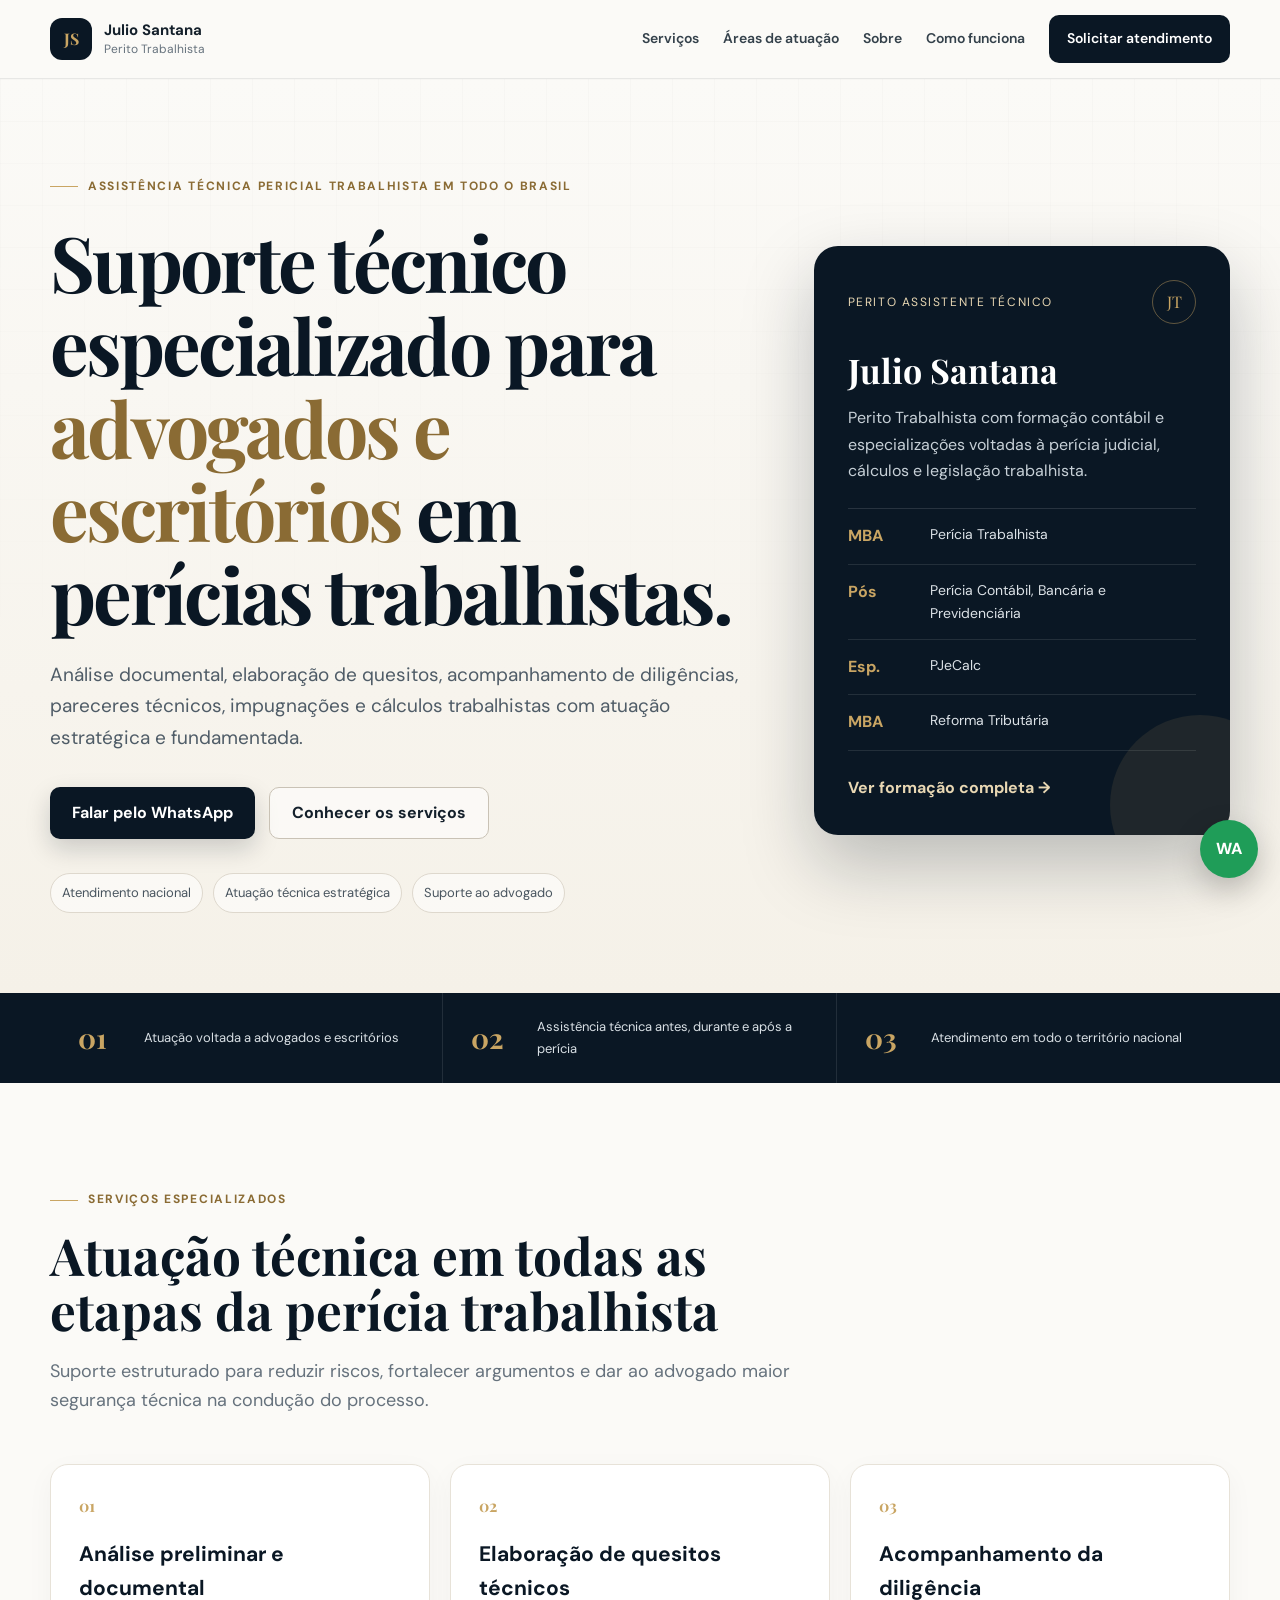
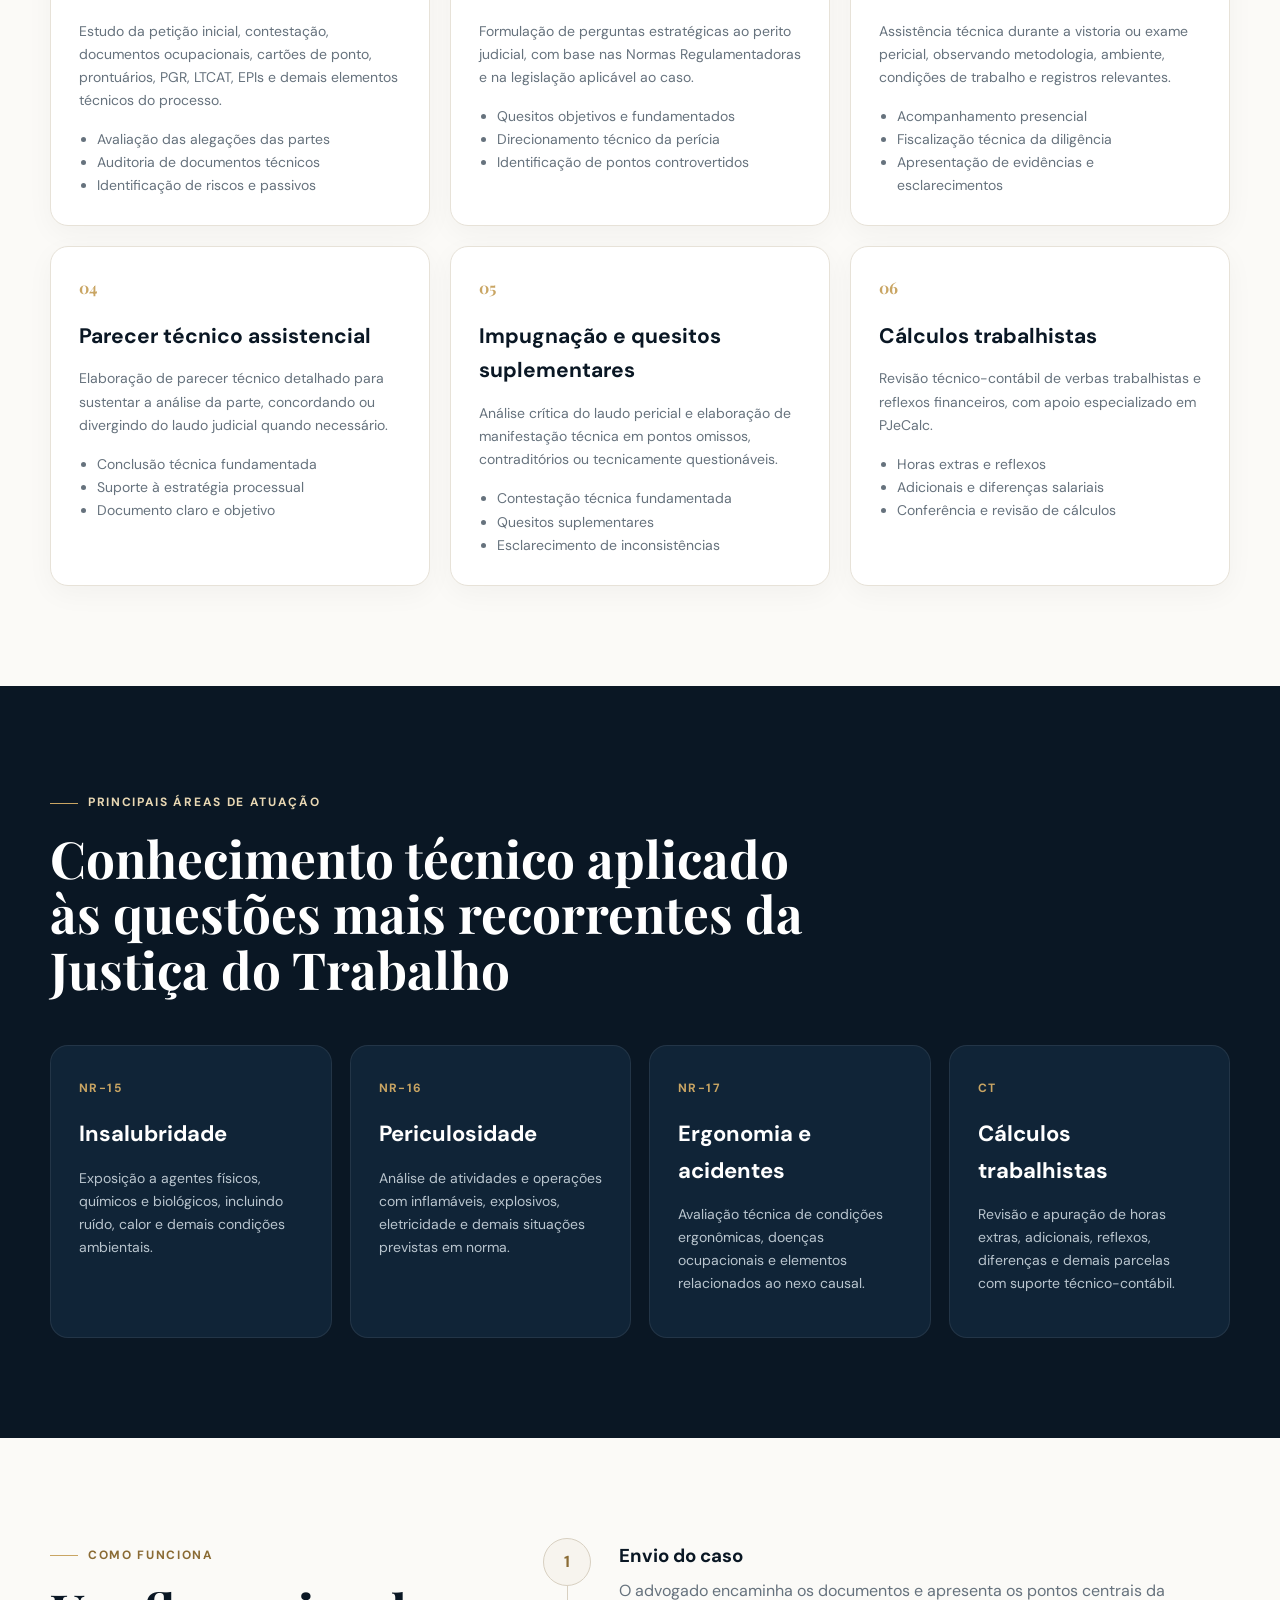
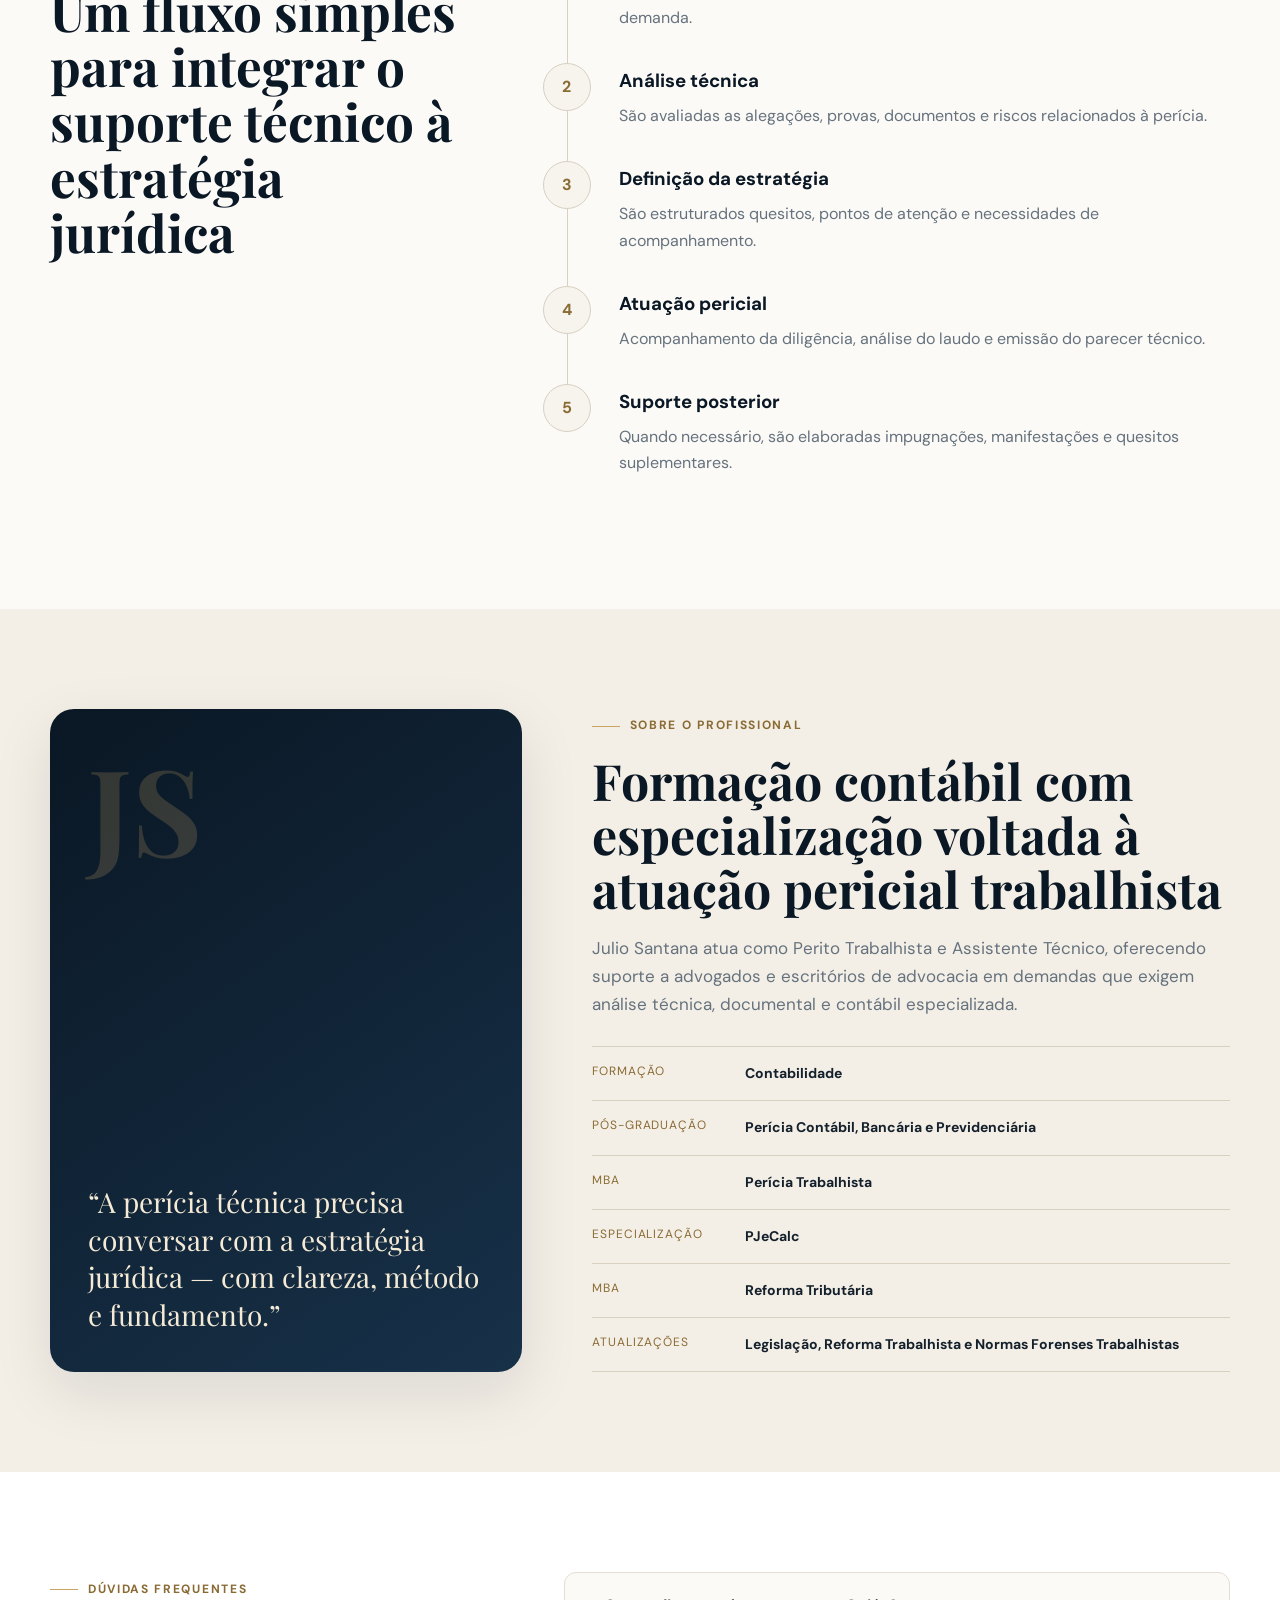
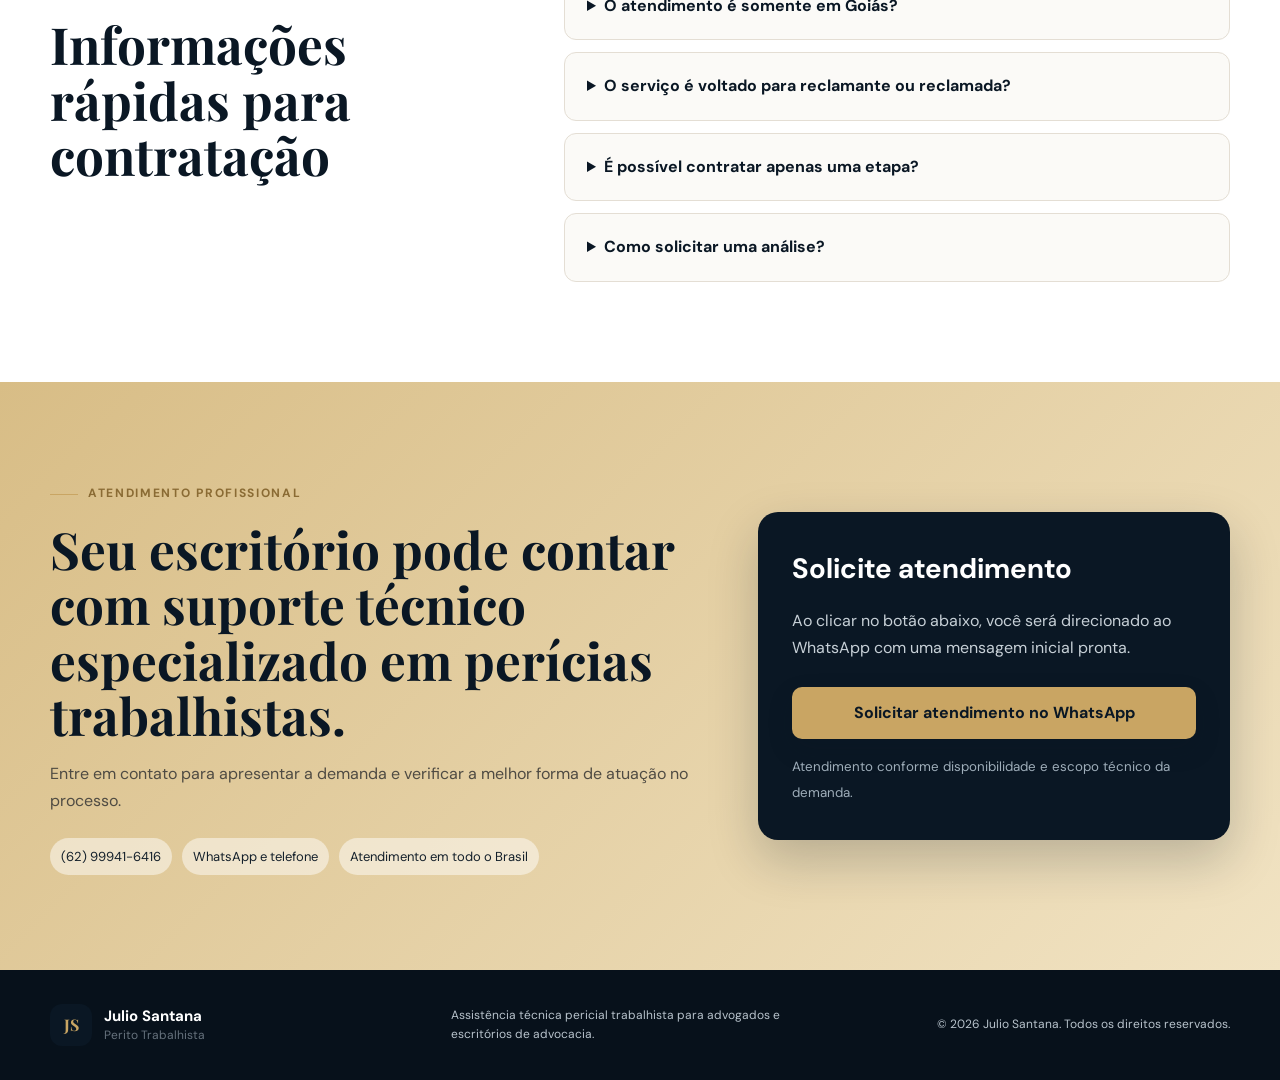
==== index.html @ ffd1278c "Update index.html" ====
<!DOCTYPE html>
<html lang="pt-BR">
<meta name="google-site-verification" content="V7q42FhESfXb2mwBxv_7-r0x7fNoEvsddsS1buTk-mY" />
    <title>Julio Santana | Perito Trabalhista | Assistência Técnica para Advogados</title>
    <meta name="description" content="Julio Santana, Perito Trabalhista especializado em assistência técnica para advogados e escritórios de advocacia. Análise documental, quesitos, acompanhamento de perícias, pareceres, impugnações e cálculos trabalhistas em todo o Brasil.">
    <meta name="keywords" content="perito trabalhista, assistência técnica trabalhista, perito assistente, perícia trabalhista, assistência técnica para advogados, perícia judicial trabalhista, quesitos técnicos, parecer técnico trabalhista, impugnação de laudo, cálculos trabalhistas, PJeCalc, NR-15, NR-16, NR-17">
    <meta name="author" content="Julio Santana - Perito Trabalhista">
    <meta name="robots" content="index, follow, max-image-preview:large">
    <meta name="theme-color" content="#0b1f3a">
    <link rel="canonical" href="https://peritojuliosantana.github.io/">
    <link rel="icon" type="image/svg+xml" href="favicon.svg">

    <!-- Open Graph / WhatsApp / redes sociais -->
    <meta property="og:type" content="website">
    <meta property="og:locale" content="pt_BR">
    <meta property="og:title" content="Julio Santana | Perito Trabalhista | Assistência Técnica para Advogados">
    <meta property="og:description" content="Julio Santana, Perito Trabalhista especializado em assistência técnica para advogados e escritórios de advocacia. Análise documental, quesitos, acompanhamento de perícias, pareceres, impugnações e cálculos trabalhistas em todo o Brasil.">
    <meta property="og:url" content="https://peritojuliosantana.github.io/">
    <meta property="og:site_name" content="Julio Santana - Perito Trabalhista">
    <meta property="og:image" content="https://peritojuliosantana.github.io/og-image.svg">
    <meta property="og:image:width" content="1200">
    <meta property="og:image:height" content="630">
    <meta property="og:image:alt" content="Julio Santana - Perito Trabalhista">

    <!-- Twitter/X -->
    <meta name="twitter:card" content="summary_large_image">
    <meta name="twitter:title" content="Julio Santana | Perito Trabalhista | Assistência Técnica para Advogados">
    <meta name="twitter:description" content="Julio Santana, Perito Trabalhista especializado em assistência técnica para advogados e escritórios de advocacia. Análise documental, quesitos, acompanhamento de perícias, pareceres, impugnações e cálculos trabalhistas em todo o Brasil.">
    <meta name="twitter:image" content="https://peritojuliosantana.github.io/og-image.svg">

    <!-- Dados estruturados -->
    <script type="application/ld+json">
    {
      "@context": "https://schema.org",
      "@type": "ProfessionalService",
      "name": "Julio Santana - Perito Trabalhista",
      "url": "https://peritojuliosantana.github.io/",
      "description": "Julio Santana, Perito Trabalhista especializado em assistência técnica para advogados e escritórios de advocacia. Análise documental, quesitos, acompanhamento de perícias, pareceres, impugnações e cálculos trabalhistas em todo o Brasil.",
      "areaServed": {
        "@type": "Country",
        "name": "Brasil"
      },
      "serviceType": [
        "Assistência técnica em perícias trabalhistas",
        "Análise documental",
        "Elaboração de quesitos técnicos",
        "Acompanhamento de diligências periciais",
        "Parecer técnico",
        "Impugnação de laudos",
        "Cálculos trabalhistas"
      ],
      "telephone": "+55 62 99941-6416"
    }
    </script>

  <meta charset="UTF-8" />
  <meta name="viewport" content="width=device-width, initial-scale=1.0" />
  <link rel="preconnect" href="https://fonts.googleapis.com">
  <link rel="preconnect" href="https://fonts.gstatic.com" crossorigin>
  <link href="https://fonts.googleapis.com/css2?family=DM+Sans:wght@400;500;600;700&family=Playfair+Display:wght@600;700&display=swap" rel="stylesheet">
  <link rel="stylesheet" href="styles.css" />
</head>
<body>
  <header class="site-header" id="inicio">
    <div class="container nav-wrap">
      <a class="brand" href="#inicio" aria-label="Julio Santana - início">
        <span class="brand-mark">JS</span>
        <span class="brand-text">
          <strong>Julio Santana</strong>
          <small>Perito Trabalhista</small>
        </span>
      </a>
      <button class="menu-toggle" aria-label="Abrir menu" aria-expanded="false">☰</button>
      <nav class="nav" aria-label="Navegação principal">
        <a href="#servicos">Serviços</a>
        <a href="#areas">Áreas de atuação</a>
        <a href="#sobre">Sobre</a>
        <a href="#como-funciona">Como funciona</a>
        <a href="#contato" class="nav-cta">Solicitar atendimento</a>
      </nav>
    </div>
  </header>

  <main>
    <section class="hero">
      <div class="hero-grid-bg"></div>
      <div class="container hero-grid">
        <div class="hero-copy reveal">
          <div class="eyebrow">Assistência técnica pericial trabalhista em todo o Brasil</div>
          <h1>Suporte técnico especializado para <span>advogados e escritórios</span> em perícias trabalhistas.</h1>
          <p class="hero-lead">Análise documental, elaboração de quesitos, acompanhamento de diligências, pareceres técnicos, impugnações e cálculos trabalhistas com atuação estratégica e fundamentada.</p>
          <div class="hero-actions">
            <a class="btn btn-primary" href="https://wa.me/5562999416416?text=Ol%C3%A1%2C%20Julio.%20Gostaria%20de%20solicitar%20atendimento%20em%20uma%20per%C3%ADcia%20trabalhista." target="_blank" rel="noopener">Falar pelo WhatsApp</a>
            <a class="btn btn-secondary" href="#servicos">Conhecer os serviços</a>
          </div>
          <div class="hero-trust">
            <span>Atendimento nacional</span>
            <span>Atuação técnica estratégica</span>
            <span>Suporte ao advogado</span>
          </div>
        </div>

        <aside class="hero-card reveal delay-1" aria-label="Resumo profissional">
          <div class="hero-card-top">
            <span class="mini-label">Perito Assistente Técnico</span>
            <div class="seal">JT</div>
          </div>
          <h2>Julio Santana</h2>
          <p>Perito Trabalhista com formação contábil e especializações voltadas à perícia judicial, cálculos e legislação trabalhista.</p>
          <div class="credential-list">
            <div><strong>MBA</strong><span>Perícia Trabalhista</span></div>
            <div><strong>Pós</strong><span>Perícia Contábil, Bancária e Previdenciária</span></div>
            <div><strong>Esp.</strong><span>PJeCalc</span></div>
            <div><strong>MBA</strong><span>Reforma Tributária</span></div>
          </div>
          <a href="#sobre" class="text-link">Ver formação completa →</a>
        </aside>
      </div>
    </section>

    <section class="metrics">
      <div class="container metrics-grid">
        <div><strong>01</strong><span>Atuação voltada a advogados e escritórios</span></div>
        <div><strong>02</strong><span>Assistência técnica antes, durante e após a perícia</span></div>
        <div><strong>03</strong><span>Atendimento em todo o território nacional</span></div>
      </div>
    </section>

    <section class="section" id="servicos">
      <div class="container">
        <div class="section-heading reveal">
          <div class="eyebrow">Serviços especializados</div>
          <h2>Atuação técnica em todas as etapas da perícia trabalhista</h2>
          <p>Suporte estruturado para reduzir riscos, fortalecer argumentos e dar ao advogado maior segurança técnica na condução do processo.</p>
        </div>

        <div class="cards services-grid">
          <article class="service-card reveal">
            <span class="card-number">01</span>
            <h3>Análise preliminar e documental</h3>
            <p>Estudo da petição inicial, contestação, documentos ocupacionais, cartões de ponto, prontuários, PGR, LTCAT, EPIs e demais elementos técnicos do processo.</p>
            <ul>
              <li>Avaliação das alegações das partes</li>
              <li>Auditoria de documentos técnicos</li>
              <li>Identificação de riscos e passivos</li>
            </ul>
          </article>

          <article class="service-card reveal delay-1">
            <span class="card-number">02</span>
            <h3>Elaboração de quesitos técnicos</h3>
            <p>Formulação de perguntas estratégicas ao perito judicial, com base nas Normas Regulamentadoras e na legislação aplicável ao caso.</p>
            <ul>
              <li>Quesitos objetivos e fundamentados</li>
              <li>Direcionamento técnico da perícia</li>
              <li>Identificação de pontos controvertidos</li>
            </ul>
          </article>

          <article class="service-card reveal delay-2">
            <span class="card-number">03</span>
            <h3>Acompanhamento da diligência</h3>
            <p>Assistência técnica durante a vistoria ou exame pericial, observando metodologia, ambiente, condições de trabalho e registros relevantes.</p>
            <ul>
              <li>Acompanhamento presencial</li>
              <li>Fiscalização técnica da diligência</li>
              <li>Apresentação de evidências e esclarecimentos</li>
            </ul>
          </article>

          <article class="service-card reveal">
            <span class="card-number">04</span>
            <h3>Parecer técnico assistencial</h3>
            <p>Elaboração de parecer técnico detalhado para sustentar a análise da parte, concordando ou divergindo do laudo judicial quando necessário.</p>
            <ul>
              <li>Conclusão técnica fundamentada</li>
              <li>Suporte à estratégia processual</li>
              <li>Documento claro e objetivo</li>
            </ul>
          </article>

          <article class="service-card reveal delay-1">
            <span class="card-number">05</span>
            <h3>Impugnação e quesitos suplementares</h3>
            <p>Análise crítica do laudo pericial e elaboração de manifestação técnica em pontos omissos, contraditórios ou tecnicamente questionáveis.</p>
            <ul>
              <li>Contestação técnica fundamentada</li>
              <li>Quesitos suplementares</li>
              <li>Esclarecimento de inconsistências</li>
            </ul>
          </article>

          <article class="service-card reveal delay-2">
            <span class="card-number">06</span>
            <h3>Cálculos trabalhistas</h3>
            <p>Revisão técnico-contábil de verbas trabalhistas e reflexos financeiros, com apoio especializado em PJeCalc.</p>
            <ul>
              <li>Horas extras e reflexos</li>
              <li>Adicionais e diferenças salariais</li>
              <li>Conferência e revisão de cálculos</li>
            </ul>
          </article>
        </div>
      </div>
    </section>

    <section class="section section-dark" id="areas">
      <div class="container">
        <div class="section-heading light reveal">
          <div class="eyebrow">Principais áreas de atuação</div>
          <h2>Conhecimento técnico aplicado às questões mais recorrentes da Justiça do Trabalho</h2>
        </div>
        <div class="areas-grid">
          <article class="area-card reveal"><span>NR-15</span><h3>Insalubridade</h3><p>Exposição a agentes físicos, químicos e biológicos, incluindo ruído, calor e demais condições ambientais.</p></article>
          <article class="area-card reveal delay-1"><span>NR-16</span><h3>Periculosidade</h3><p>Análise de atividades e operações com inflamáveis, explosivos, eletricidade e demais situações previstas em norma.</p></article>
          <article class="area-card reveal delay-2"><span>NR-17</span><h3>Ergonomia e acidentes</h3><p>Avaliação técnica de condições ergonômicas, doenças ocupacionais e elementos relacionados ao nexo causal.</p></article>
          <article class="area-card reveal"><span>CT</span><h3>Cálculos trabalhistas</h3><p>Revisão e apuração de horas extras, adicionais, reflexos, diferenças e demais parcelas com suporte técnico-contábil.</p></article>
        </div>
      </div>
    </section>

    <section class="section" id="como-funciona">
      <div class="container process-wrap">
        <div class="section-heading reveal">
          <div class="eyebrow">Como funciona</div>
          <h2>Um fluxo simples para integrar o suporte técnico à estratégia jurídica</h2>
        </div>
        <div class="process">
          <div class="process-step reveal"><div class="step-dot">1</div><div><h3>Envio do caso</h3><p>O advogado encaminha os documentos e apresenta os pontos centrais da demanda.</p></div></div>
          <div class="process-step reveal delay-1"><div class="step-dot">2</div><div><h3>Análise técnica</h3><p>São avaliadas as alegações, provas, documentos e riscos relacionados à perícia.</p></div></div>
          <div class="process-step reveal delay-2"><div class="step-dot">3</div><div><h3>Definição da estratégia</h3><p>São estruturados quesitos, pontos de atenção e necessidades de acompanhamento.</p></div></div>
          <div class="process-step reveal"><div class="step-dot">4</div><div><h3>Atuação pericial</h3><p>Acompanhamento da diligência, análise do laudo e emissão do parecer técnico.</p></div></div>
          <div class="process-step reveal delay-1"><div class="step-dot">5</div><div><h3>Suporte posterior</h3><p>Quando necessário, são elaboradas impugnações, manifestações e quesitos suplementares.</p></div></div>
        </div>
      </div>
    </section>

    <section class="section about" id="sobre">
      <div class="container about-grid">
        <div class="about-visual reveal">
          <div class="initials">JS</div>
          <div class="quote">“A perícia técnica precisa conversar com a estratégia jurídica — com clareza, método e fundamento.”</div>
        </div>
        <div class="about-copy reveal delay-1">
          <div class="eyebrow">Sobre o profissional</div>
          <h2>Formação contábil com especialização voltada à atuação pericial trabalhista</h2>
          <p>Julio Santana atua como Perito Trabalhista e Assistente Técnico, oferecendo suporte a advogados e escritórios de advocacia em demandas que exigem análise técnica, documental e contábil especializada.</p>
          <div class="qualifications">
            <div><span>Formação</span><strong>Contabilidade</strong></div>
            <div><span>Pós-graduação</span><strong>Perícia Contábil, Bancária e Previdenciária</strong></div>
            <div><span>MBA</span><strong>Perícia Trabalhista</strong></div>
            <div><span>Especialização</span><strong>PJeCalc</strong></div>
            <div><span>MBA</span><strong>Reforma Tributária</strong></div>
            <div><span>Atualizações</span><strong>Legislação, Reforma Trabalhista e Normas Forenses Trabalhistas</strong></div>
          </div>
        </div>
      </div>
    </section>

    <section class="section faq-section">
      <div class="container faq-grid">
        <div class="section-heading reveal">
          <div class="eyebrow">Dúvidas frequentes</div>
          <h2>Informações rápidas para contratação</h2>
        </div>
        <div class="faq-list">
          <details class="reveal"><summary>O atendimento é somente em Goiás?</summary><p>Não. O atendimento é realizado em todo o território nacional, conforme as características e necessidades de cada demanda.</p></details>
          <details class="reveal delay-1"><summary>O serviço é voltado para reclamante ou reclamada?</summary><p>A assistência técnica pode apoiar advogados e escritórios na análise da demanda conforme a parte representada e os elementos técnicos do processo.</p></details>
          <details class="reveal delay-2"><summary>É possível contratar apenas uma etapa?</summary><p>Sim. O serviço pode ser contratado de forma pontual — por exemplo, apenas para quesitos, diligência, parecer, impugnação ou cálculos — ou de maneira integrada.</p></details>
          <details class="reveal"><summary>Como solicitar uma análise?</summary><p>Entre em contato pelo WhatsApp, apresente brevemente o caso e informe a fase do processo. A partir disso, é possível definir o escopo técnico necessário.</p></details>
        </div>
      </div>
    </section>

    <section class="contact" id="contato">
      <div class="container contact-grid">
        <div class="contact-copy reveal">
          <div class="eyebrow">Atendimento profissional</div>
          <h2>Seu escritório pode contar com suporte técnico especializado em perícias trabalhistas.</h2>
          <p>Entre em contato para apresentar a demanda e verificar a melhor forma de atuação no processo.</p>
          <div class="contact-data">
            <a href="tel:+5562999416416">(62) 99941-6416</a>
            <span>WhatsApp e telefone</span>
            <span>Atendimento em todo o Brasil</span>
          </div>
        </div>
        <div class="contact-card reveal delay-1">
          <h3>Solicite atendimento</h3>
          <p>Ao clicar no botão abaixo, você será direcionado ao WhatsApp com uma mensagem inicial pronta.</p>
          <a class="btn btn-primary btn-full" href="https://wa.me/5562999416416?text=Ol%C3%A1%2C%20Julio.%20Sou%20advogado(a)%20e%20gostaria%20de%20solicitar%20atendimento%20em%20uma%20demanda%20de%20per%C3%ADcia%20trabalhista." target="_blank" rel="noopener">Solicitar atendimento no WhatsApp</a>
          <small>Atendimento conforme disponibilidade e escopo técnico da demanda.</small>
        </div>
      </div>
    </section>
  </main>

  <footer>
    <div class="container footer-wrap">
      <div class="brand footer-brand">
        <span class="brand-mark">JS</span>
        <span class="brand-text"><strong>Julio Santana</strong><small>Perito Trabalhista</small></span>
      </div>
      <p>Assistência técnica pericial trabalhista para advogados e escritórios de advocacia.</p>
      <p>© <span id="year"></span> Julio Santana. Todos os direitos reservados.</p>
    </div>
  </footer>

  <a class="whatsapp-float" href="https://wa.me/5562999416416?text=Ol%C3%A1%2C%20Julio.%20Gostaria%20de%20falar%20sobre%20uma%20per%C3%ADcia%20trabalhista." target="_blank" rel="noopener" aria-label="Falar no WhatsApp">WA</a>
  <script src="script.js"></script>
</body>
</html>
---- styles.css ----
:root {
  --navy: #0a1724;
  --navy-2: #102437;
  --gold: #c9a563;
  --gold-soft: #e8d7b3;
  --cream: #f7f4ee;
  --white: #ffffff;
  --text: #14202b;
  --muted: #66727d;
  --line: #e5e1d8;
  --shadow: 0 20px 60px rgba(10, 23, 36, .10);
}
* { box-sizing: border-box; }
html { scroll-behavior: smooth; }
body { margin: 0; font-family: 'DM Sans', sans-serif; color: var(--text); background: #fbfaf7; line-height: 1.65; }
a { color: inherit; text-decoration: none; }
img { max-width: 100%; }
.container { width: min(1180px, calc(100% - 40px)); margin: 0 auto; }
.site-header { position: sticky; top: 0; z-index: 100; background: rgba(251,250,247,.92); backdrop-filter: blur(14px); border-bottom: 1px solid rgba(10,23,36,.08); }
.nav-wrap { height: 78px; display: flex; align-items: center; justify-content: space-between; gap: 28px; }
.brand { display: inline-flex; align-items: center; gap: 12px; }
.brand-mark { width: 42px; height: 42px; border-radius: 12px; display: grid; place-items: center; background: var(--navy); color: var(--gold); font-family: 'Playfair Display', serif; font-weight: 700; }
.brand-text { display: flex; flex-direction: column; line-height: 1.1; }
.brand-text strong { font-size: 15px; }
.brand-text small { margin-top: 5px; color: var(--muted); font-size: 12px; }
.nav { display: flex; align-items: center; gap: 24px; font-size: 14px; font-weight: 600; }
.nav a:not(.nav-cta) { color: #34414b; }
.nav a:hover { color: var(--gold); }
.nav-cta { background: var(--navy); color: white; padding: 12px 18px; border-radius: 10px; }
.menu-toggle { display: none; background: none; border: 0; font-size: 26px; }
.hero { position: relative; overflow: hidden; padding: 90px 0 80px; background: linear-gradient(180deg, #fbfaf7 0%, #f5f1e8 100%); }
.hero-grid-bg { position: absolute; inset: 0; opacity: .36; background-image: linear-gradient(rgba(10,23,36,.05) 1px, transparent 1px), linear-gradient(90deg, rgba(10,23,36,.05) 1px, transparent 1px); background-size: 42px 42px; mask-image: linear-gradient(to bottom, rgba(0,0,0,.9), transparent 75%); }
.hero-grid { position: relative; display: grid; grid-template-columns: 1.25fr .75fr; gap: 70px; align-items: center; }
.eyebrow { display: inline-flex; align-items: center; gap: 10px; text-transform: uppercase; letter-spacing: .14em; font-size: 12px; font-weight: 700; color: #8a6b34; }
.eyebrow::before { content: ''; width: 28px; height: 1px; background: var(--gold); }
h1,h2,h3 { margin-top: 0; }
h1,h2 { font-family: 'Playfair Display', serif; color: var(--navy); line-height: 1.08; }
h1 { margin: 24px 0; font-size: clamp(46px, 6vw, 78px); letter-spacing: -.035em; }
h1 span { color: #8a6b34; }
.hero-lead { max-width: 760px; font-size: 19px; color: #4f5c67; }
.hero-actions { display: flex; flex-wrap: wrap; gap: 14px; margin: 34px 0; }
.btn { display: inline-flex; align-items: center; justify-content: center; min-height: 52px; padding: 0 22px; border-radius: 10px; font-weight: 700; transition: .2s ease; }
.btn:hover { transform: translateY(-2px); }
.btn-primary { background: var(--navy); color: white; box-shadow: 0 10px 25px rgba(10,23,36,.18); }
.btn-secondary { border: 1px solid #c9c2b5; background: rgba(255,255,255,.55); }
.hero-trust { display: flex; flex-wrap: wrap; gap: 10px; }
.hero-trust span { font-size: 13px; color: #49555f; border: 1px solid #ded8cd; padding: 8px 11px; border-radius: 999px; background: rgba(255,255,255,.55); }
.hero-card { background: var(--navy); color: white; border-radius: 24px; padding: 34px; box-shadow: 0 30px 70px rgba(10,23,36,.25); position: relative; overflow: hidden; }
.hero-card::after { content: ''; position: absolute; width: 180px; height: 180px; border-radius: 50%; background: rgba(201,165,99,.11); right: -60px; bottom: -60px; }
.hero-card-top { display: flex; justify-content: space-between; align-items: center; }
.mini-label { color: var(--gold-soft); font-size: 12px; text-transform: uppercase; letter-spacing: .13em; }
.seal { width: 44px; height: 44px; border: 1px solid rgba(201,165,99,.45); border-radius: 50%; display: grid; place-items: center; color: var(--gold); font-family: 'Playfair Display'; }
.hero-card h2 { color: white; font-size: 34px; margin: 28px 0 12px; }
.hero-card p { color: #c7d0d7; }
.credential-list { display: grid; gap: 0; margin-top: 24px; border-top: 1px solid rgba(255,255,255,.12); }
.credential-list div { display: grid; grid-template-columns: 72px 1fr; gap: 10px; padding: 14px 0; border-bottom: 1px solid rgba(255,255,255,.1); }
.credential-list strong { color: var(--gold); }
.credential-list span { color: #dce2e7; font-size: 14px; }
.text-link { display: inline-block; margin-top: 24px; color: var(--gold-soft); font-weight: 700; }
.metrics { background: var(--navy); color: white; }
.metrics-grid { display: grid; grid-template-columns: repeat(3,1fr); }
.metrics-grid div { display: grid; grid-template-columns: 54px 1fr; align-items: center; gap: 12px; padding: 22px 28px; border-right: 1px solid rgba(255,255,255,.1); }
.metrics-grid div:last-child { border-right: none; }
.metrics-grid strong { color: var(--gold); font-family: 'Playfair Display'; font-size: 28px; }
.metrics-grid span { font-size: 13px; color: #d9e0e5; }
.section { padding: 100px 0; }
.section-heading { max-width: 760px; margin-bottom: 48px; }
.section-heading h2 { font-size: clamp(34px, 4vw, 52px); margin: 18px 0; }
.section-heading p { color: var(--muted); font-size: 18px; }
.cards { display: grid; gap: 20px; }
.services-grid { grid-template-columns: repeat(3, 1fr); }
.service-card { background: white; border: 1px solid #e7e2d8; border-radius: 18px; padding: 28px; box-shadow: 0 8px 28px rgba(10,23,36,.04); transition: .2s ease; }
.service-card:hover { transform: translateY(-5px); box-shadow: var(--shadow); border-color: #d8c8aa; }
.card-number { color: var(--gold); font-family: 'Playfair Display'; font-weight: 700; }
.service-card h3 { font-size: 21px; margin: 16px 0 12px; color: var(--navy); }
.service-card p, .service-card li { color: var(--muted); font-size: 14px; }
.service-card ul { padding-left: 18px; margin-bottom: 0; }
.section-dark { background: var(--navy); }
.section-heading.light h2 { color: white; }
.section-heading.light .eyebrow { color: var(--gold-soft); }
.areas-grid { display: grid; grid-template-columns: repeat(4,1fr); gap: 18px; }
.area-card { background: var(--navy-2); border: 1px solid rgba(255,255,255,.08); border-radius: 18px; padding: 28px; }
.area-card span { color: var(--gold); font-size: 12px; letter-spacing: .12em; font-weight: 700; }
.area-card h3 { color: white; margin: 16px 0 8px; font-size: 22px; }
.area-card p { color: #b9c5ce; font-size: 14px; }
.process-wrap { display: grid; grid-template-columns: .75fr 1.25fr; gap: 80px; align-items: start; }
.process { display: grid; gap: 0; }
.process-step { display: grid; grid-template-columns: 58px 1fr; gap: 18px; padding: 0 0 32px; position: relative; }
.process-step:not(:last-child)::after { content: ''; position: absolute; left: 24px; top: 48px; bottom: 0; width: 1px; background: #d8d0c1; }
.step-dot { width: 48px; height: 48px; display: grid; place-items: center; border-radius: 50%; background: var(--cream); border: 1px solid #d8d0c1; color: #8a6b34; font-weight: 700; z-index: 1; }
.process-step h3 { margin: 3px 0 6px; color: var(--navy); }
.process-step p { margin: 0; color: var(--muted); }
.about { background: #f3efe6; }
.about-grid { display: grid; grid-template-columns: .85fr 1.15fr; gap: 70px; align-items: stretch; }
.about-visual { min-height: 520px; background: linear-gradient(145deg, #0a1724 0%, #173149 100%); border-radius: 24px; padding: 38px; color: white; display: flex; flex-direction: column; justify-content: space-between; box-shadow: var(--shadow); }
.initials { font-size: 120px; line-height: 1; color: rgba(201,165,99,.22); font-family: 'Playfair Display'; font-weight: 700; }
.quote { font-family: 'Playfair Display'; font-size: 28px; line-height: 1.35; color: #f4ead5; }
.about-copy h2 { font-size: clamp(34px, 4vw, 50px); margin: 18px 0; }
.about-copy > p { color: var(--muted); font-size: 17px; }
.qualifications { margin-top: 28px; border-top: 1px solid #d8d0c1; }
.qualifications div { display: grid; grid-template-columns: 135px 1fr; gap: 18px; padding: 15px 0; border-bottom: 1px solid #d8d0c1; }
.qualifications span { color: #8a6b34; font-size: 12px; text-transform: uppercase; letter-spacing: .08em; }
.qualifications strong { font-size: 14px; }
.faq-section { background: white; }
.faq-grid { display: grid; grid-template-columns: .8fr 1.2fr; gap: 70px; }
.faq-list { display: grid; gap: 12px; }
details { border: 1px solid #e4ded4; border-radius: 12px; padding: 20px 22px; background: #fbfaf7; }
summary { cursor: pointer; font-weight: 700; color: var(--navy); }
details p { color: var(--muted); margin-bottom: 0; }
.contact { padding: 95px 0; background: linear-gradient(135deg, #d8bd86 0%, #f1e3c3 100%); }
.contact-grid { display: grid; grid-template-columns: 1.15fr .85fr; gap: 70px; align-items: center; }
.contact-copy h2 { font-size: clamp(38px, 4vw, 56px); margin: 18px 0; }
.contact-copy p { max-width: 650px; color: #4f4b43; }
.contact-data { display: flex; flex-wrap: wrap; gap: 10px; margin-top: 24px; }
.contact-data a, .contact-data span { padding: 8px 11px; background: rgba(255,255,255,.48); border-radius: 999px; font-size: 13px; }
.contact-card { background: var(--navy); color: white; border-radius: 20px; padding: 34px; box-shadow: 0 20px 50px rgba(10,23,36,.22); }
.contact-card h3 { font-size: 28px; margin-bottom: 10px; }
.contact-card p { color: #c7d0d7; }
.btn-full { width: 100%; background: var(--gold); color: var(--navy); margin: 10px 0 14px; }
.contact-card small { color: #9faeba; }
footer { background: #07111b; color: #b8c3cc; padding: 34px 0; }
.footer-wrap { display: grid; grid-template-columns: 1fr 1fr 1fr; gap: 24px; align-items: center; }
.footer-wrap p { font-size: 12px; margin: 0; }
.footer-wrap p:last-child { text-align: right; }
.footer-brand .brand-text strong { color: white; }
.whatsapp-float { position: fixed; right: 22px; bottom: 22px; width: 58px; height: 58px; border-radius: 50%; display: grid; place-items: center; background: #1f9d58; color: white; font-weight: 800; box-shadow: 0 12px 30px rgba(0,0,0,.22); z-index: 90; }
.reveal { opacity: 0; transform: translateY(18px); transition: opacity .65s ease, transform .65s ease; }
.reveal.visible { opacity: 1; transform: translateY(0); }
.delay-1 { transition-delay: .08s; }
.delay-2 { transition-delay: .16s; }
@media (max-width: 980px) {
  .menu-toggle { display: block; }
  .nav { display: none; position: absolute; top: 78px; left: 0; right: 0; padding: 18px 20px 24px; background: #fbfaf7; border-bottom: 1px solid #e5e1d8; flex-direction: column; align-items: stretch; }
  .nav.open { display: flex; }
  .hero-grid, .about-grid, .faq-grid, .contact-grid, .process-wrap { grid-template-columns: 1fr; }
  .hero { padding-top: 62px; }
  .services-grid { grid-template-columns: repeat(2,1fr); }
  .areas-grid { grid-template-columns: repeat(2,1fr); }
  .metrics-grid { grid-template-columns: 1fr; }
  .metrics-grid div { border-right: 0; border-bottom: 1px solid rgba(255,255,255,.1); }
  .process-wrap { gap: 30px; }
  .footer-wrap { grid-template-columns: 1fr; }
  .footer-wrap p:last-child { text-align: left; }
}
@media (max-width: 640px) {
  .container { width: min(100% - 28px, 1180px); }
  .site-header .brand-text small { display: none; }
  .hero { padding: 48px 0 58px; }
  h1 { font-size: 44px; }
  .hero-lead { font-size: 17px; }
  .hero-actions { flex-direction: column; }
  .btn { width: 100%; }
  .services-grid, .areas-grid { grid-template-columns: 1fr; }
  .section { padding: 74px 0; }
  .hero-card { padding: 26px; }
  .about-visual { min-height: 380px; }
  .quote { font-size: 24px; }
  .qualifications div { grid-template-columns: 1fr; gap: 6px; }
  .contact { padding: 74px 0; }
}
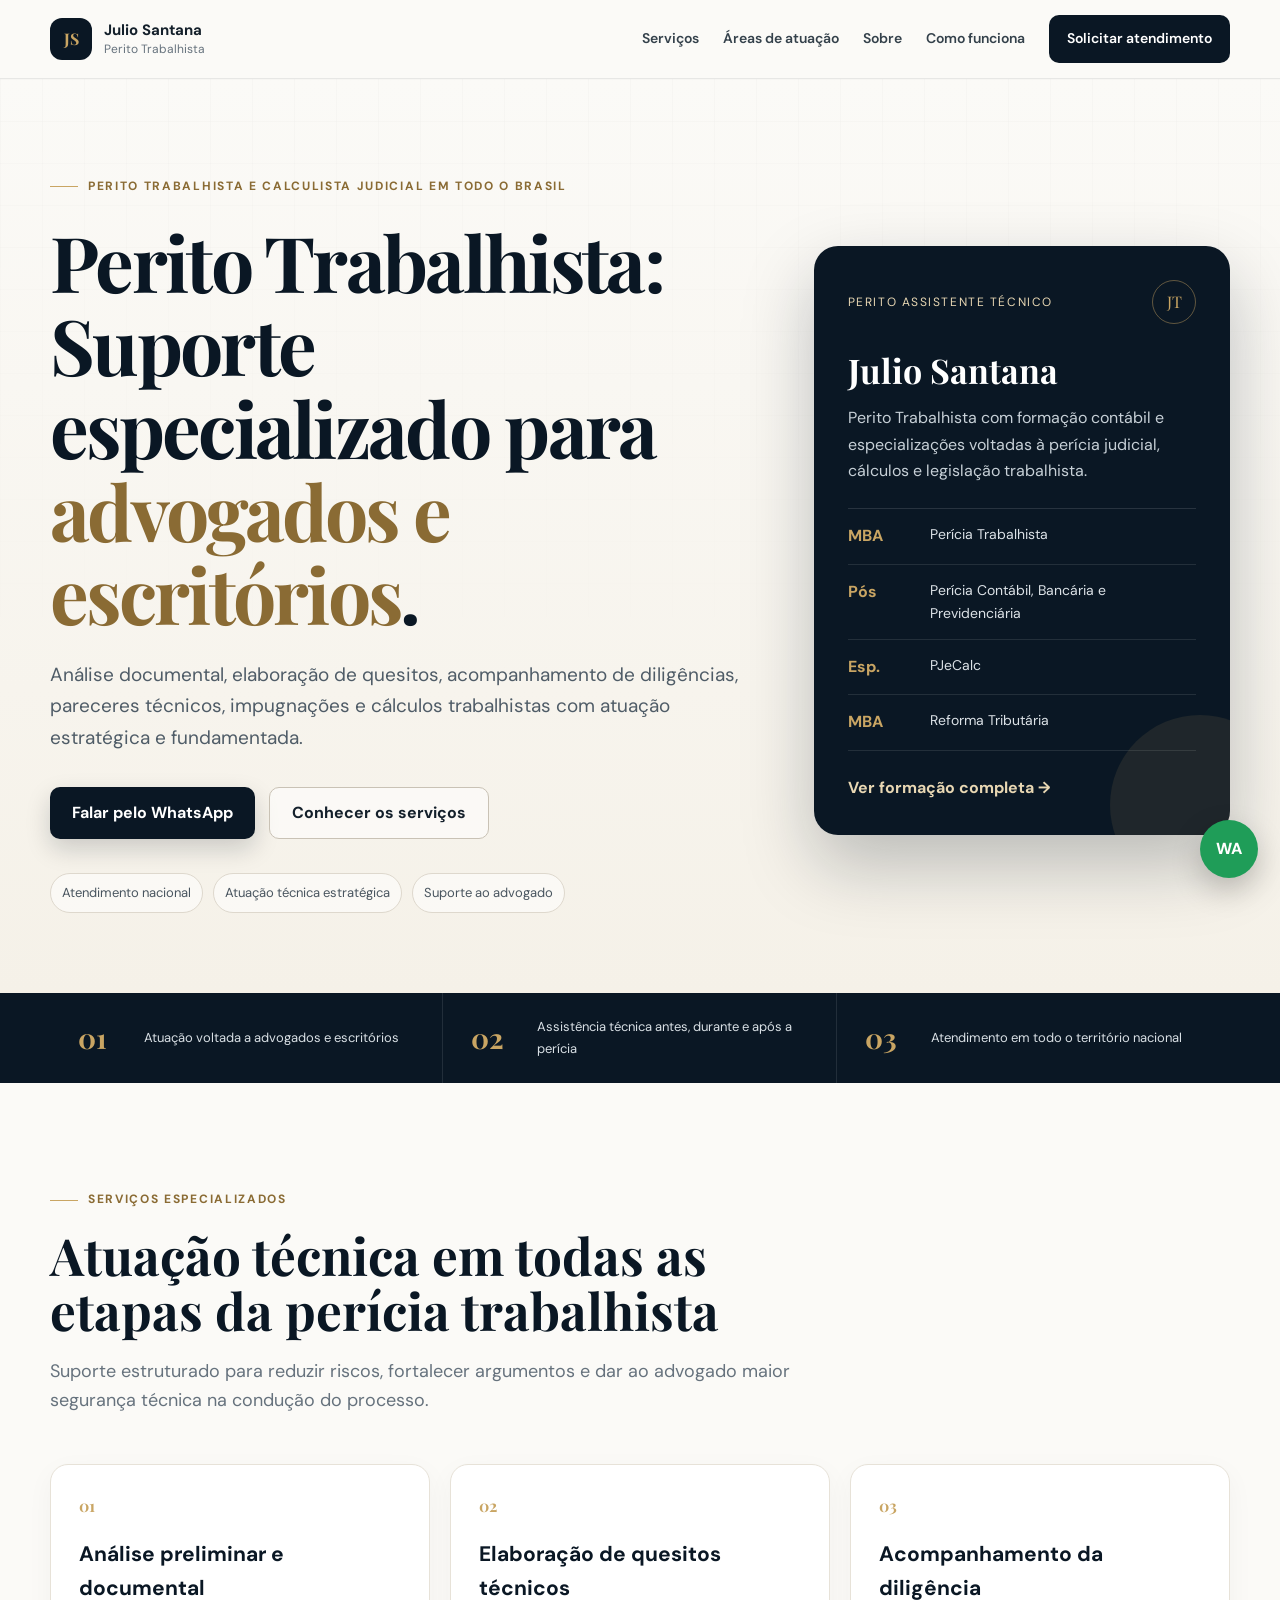
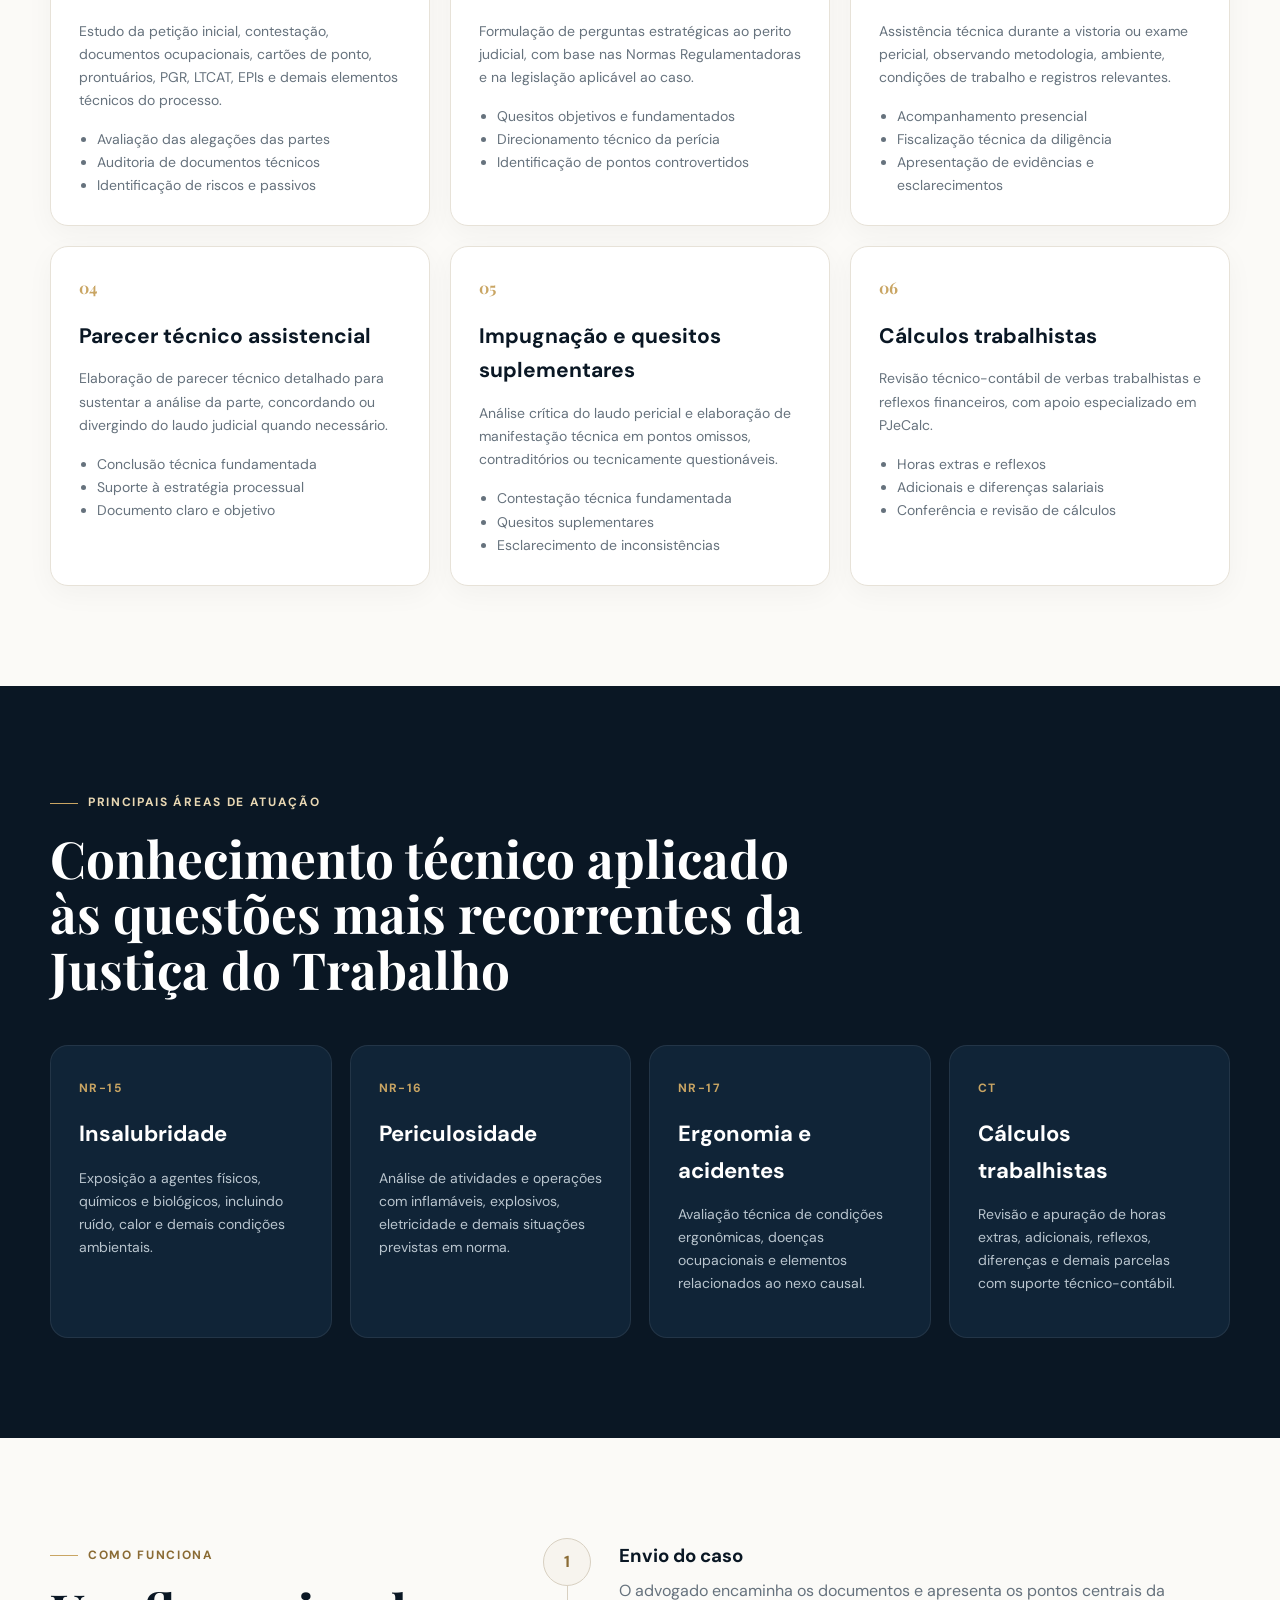
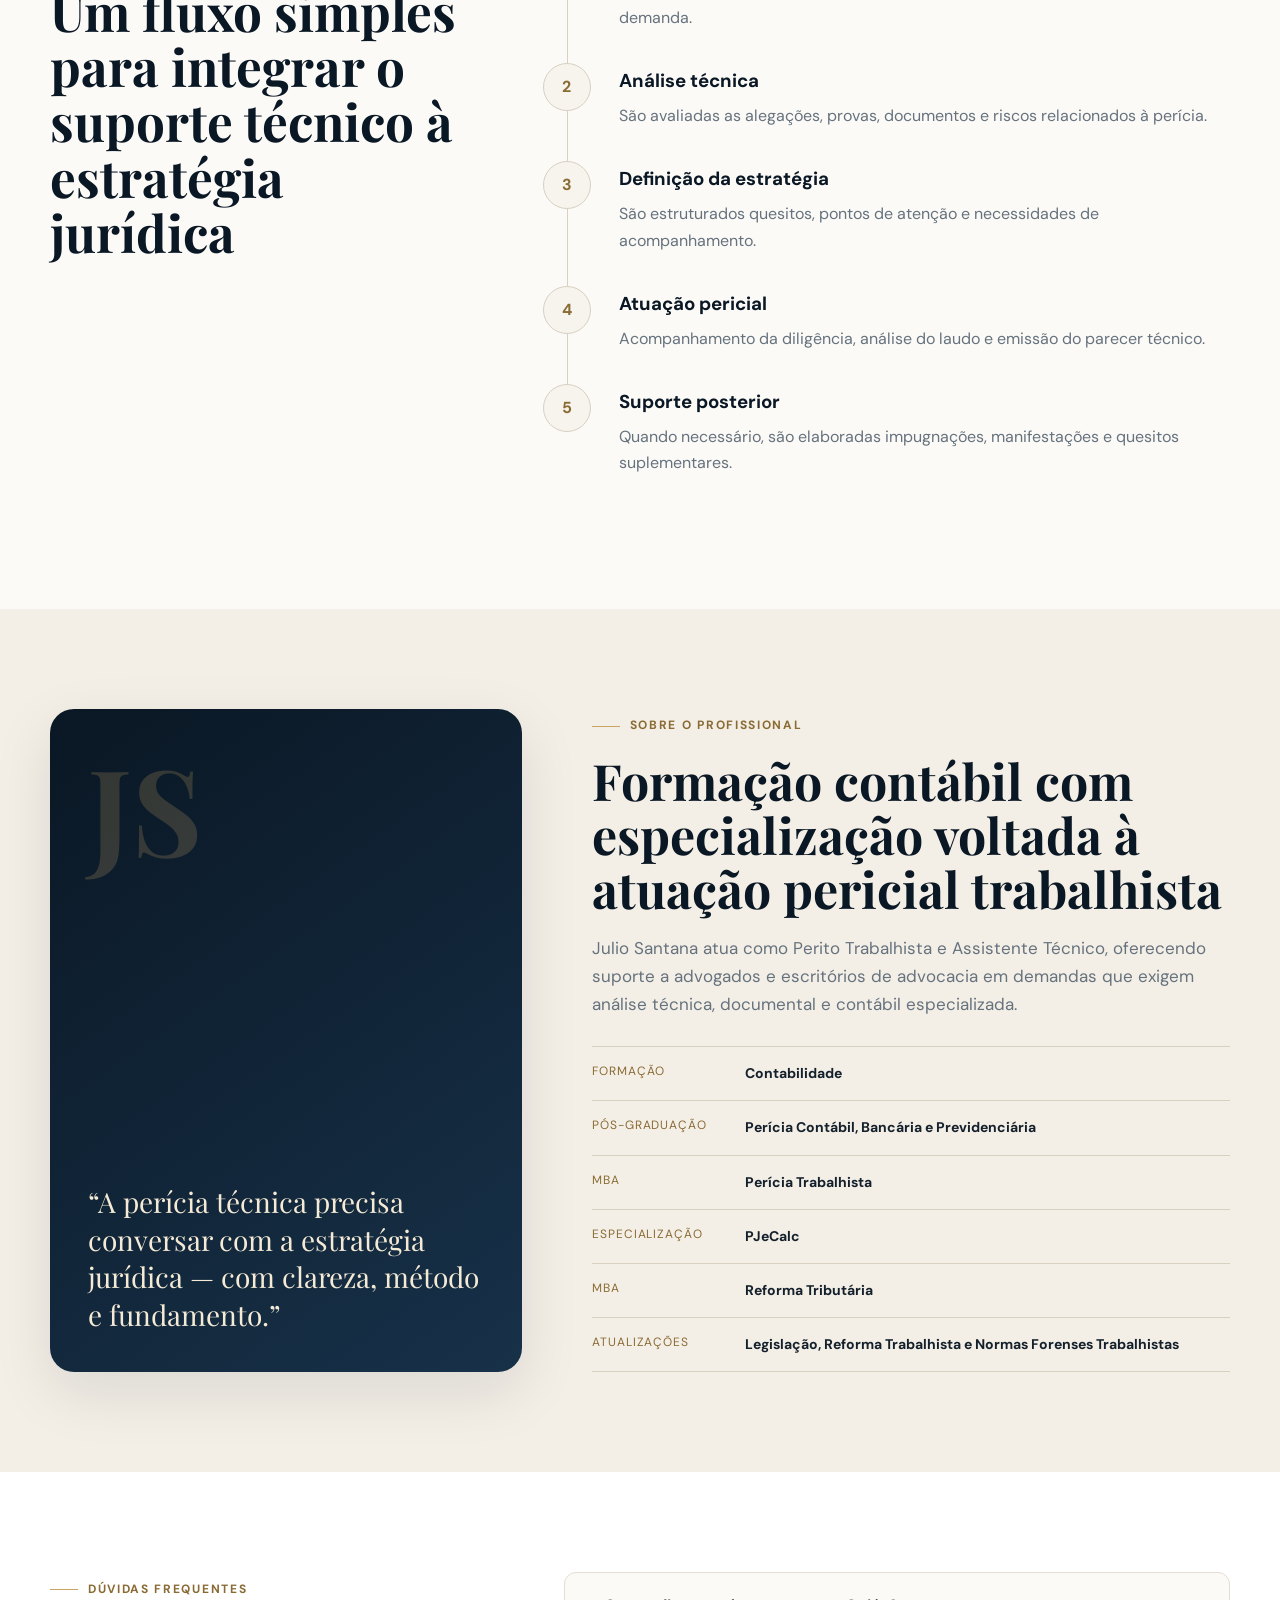
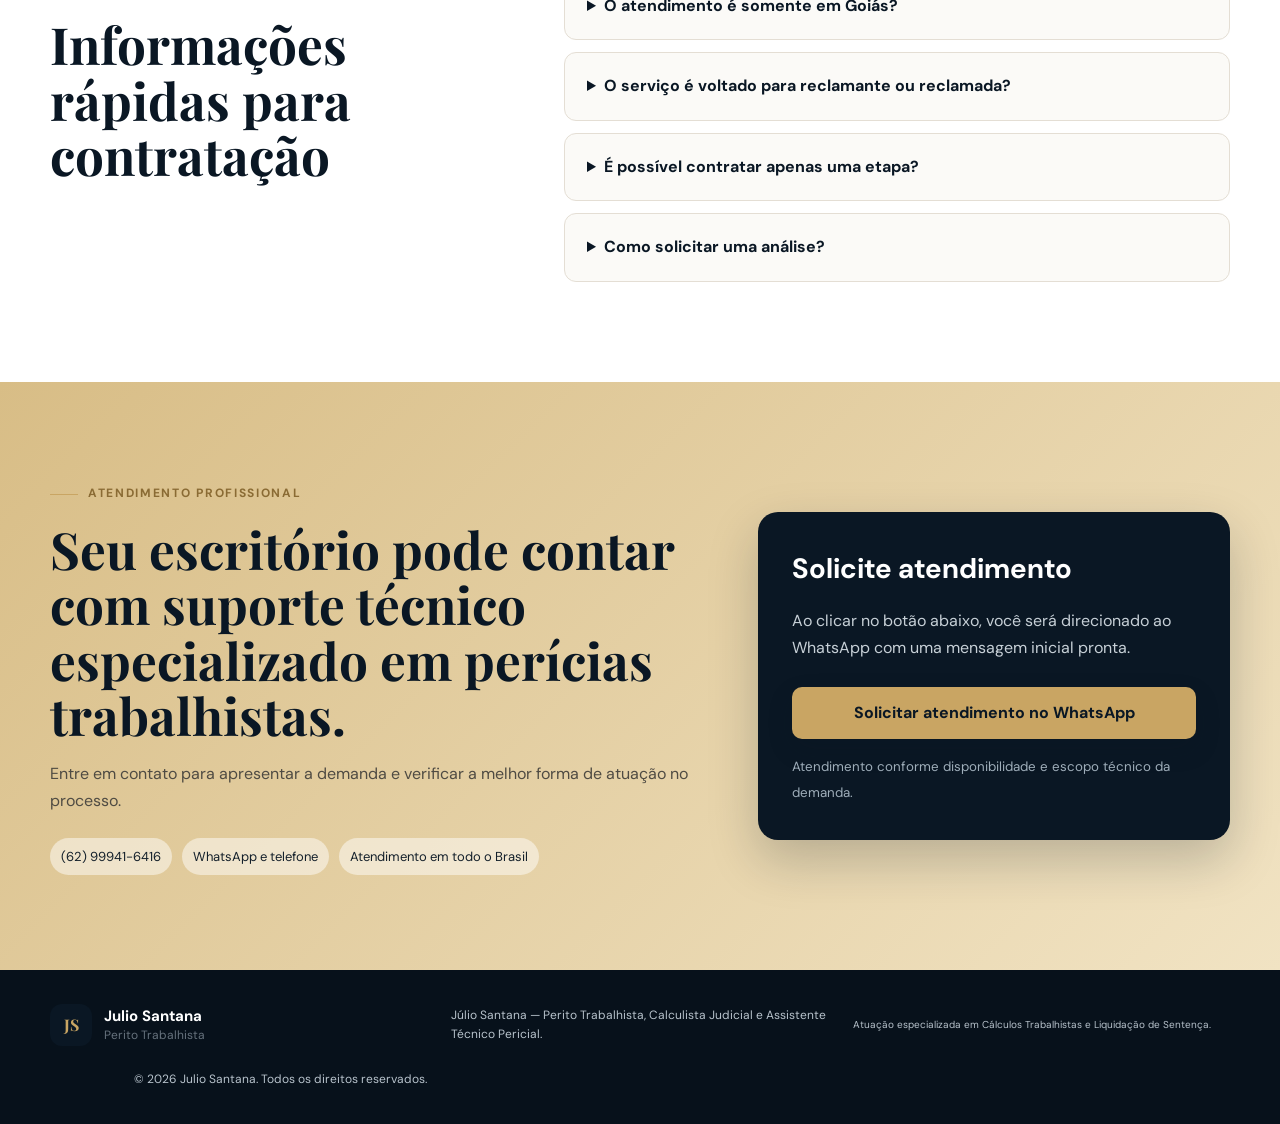
==== commit bcee3d8d: "Update index.html" ====
--- a/index.html
+++ b/index.html
@@ -1,7 +1,8 @@
 <!DOCTYPE html>
 <html lang="pt-BR">
-<meta name="google-site-verification" content="V7q42FhESfXb2mwBxv_7-r0x7fNoEvsddsS1buTk-mY" />
-    <title>Julio Santana | Perito Trabalhista | Assistência Técnica para Advogados</title>
+<head>
+    <meta name="google-site-verification" content="V7q42FhESfXb2mwBxv_7-r0x7fNoEvsddsS1buTk-mY" />
+    <title>Perito Trabalhista Júlio Santana | Cálculos e Assistência Judicial</title>
     <meta name="description" content="Julio Santana, Perito Trabalhista especializado em assistência técnica para advogados e escritórios de advocacia. Análise documental, quesitos, acompanhamento de perícias, pareceres, impugnações e cálculos trabalhistas em todo o Brasil.">
     <meta name="keywords" content="perito trabalhista, assistência técnica trabalhista, perito assistente, perícia trabalhista, assistência técnica para advogados, perícia judicial trabalhista, quesitos técnicos, parecer técnico trabalhista, impugnação de laudo, cálculos trabalhistas, PJeCalc, NR-15, NR-16, NR-17">
     <meta name="author" content="Julio Santana - Perito Trabalhista">
@@ -13,7 +14,7 @@
     <!-- Open Graph / WhatsApp / redes sociais -->
     <meta property="og:type" content="website">
     <meta property="og:locale" content="pt_BR">
-    <meta property="og:title" content="Julio Santana | Perito Trabalhista | Assistência Técnica para Advogados">
+    <meta property="og:title" content="Perito Trabalhista Júlio Santana | Cálculos e Assistência Judicial">
     <meta property="og:description" content="Julio Santana, Perito Trabalhista especializado em assistência técnica para advogados e escritórios de advocacia. Análise documental, quesitos, acompanhamento de perícias, pareceres, impugnações e cálculos trabalhistas em todo o Brasil.">
     <meta property="og:url" content="https://peritojuliosantana.github.io/">
     <meta property="og:site_name" content="Julio Santana - Perito Trabalhista">
@@ -86,8 +87,8 @@
       <div class="hero-grid-bg"></div>
       <div class="container hero-grid">
         <div class="hero-copy reveal">
-          <div class="eyebrow">Assistência técnica pericial trabalhista em todo o Brasil</div>
-          <h1>Suporte técnico especializado para <span>advogados e escritórios</span> em perícias trabalhistas.</h1>
+         <div class="eyebrow">Perito Trabalhista e Calculista Judicial em todo o Brasil</div>
+          <h1>Perito Trabalhista: Suporte especializado para <span>advogados e escritórios</span>.</h1>
           <p class="hero-lead">Análise documental, elaboração de quesitos, acompanhamento de diligências, pareceres técnicos, impugnações e cálculos trabalhistas com atuação estratégica e fundamentada.</p>
           <div class="hero-actions">
             <a class="btn btn-primary" href="https://wa.me/5562999416416?text=Ol%C3%A1%2C%20Julio.%20Gostaria%20de%20solicitar%20atendimento%20em%20uma%20per%C3%ADcia%20trabalhista." target="_blank" rel="noopener">Falar pelo WhatsApp</a>
@@ -300,7 +301,8 @@
         <span class="brand-mark">JS</span>
         <span class="brand-text"><strong>Julio Santana</strong><small>Perito Trabalhista</small></span>
       </div>
-      <p>Assistência técnica pericial trabalhista para advogados e escritórios de advocacia.</p>
+      <p>Júlio Santana — Perito Trabalhista, Calculista Judicial e Assistente Técnico Pericial.</p>
+        <p><small>Atuação especializada em Cálculos Trabalhistas e Liquidação de Sentença.</small></p>
       <p>© <span id="year"></span> Julio Santana. Todos os direitos reservados.</p>
     </div>
   </footer>
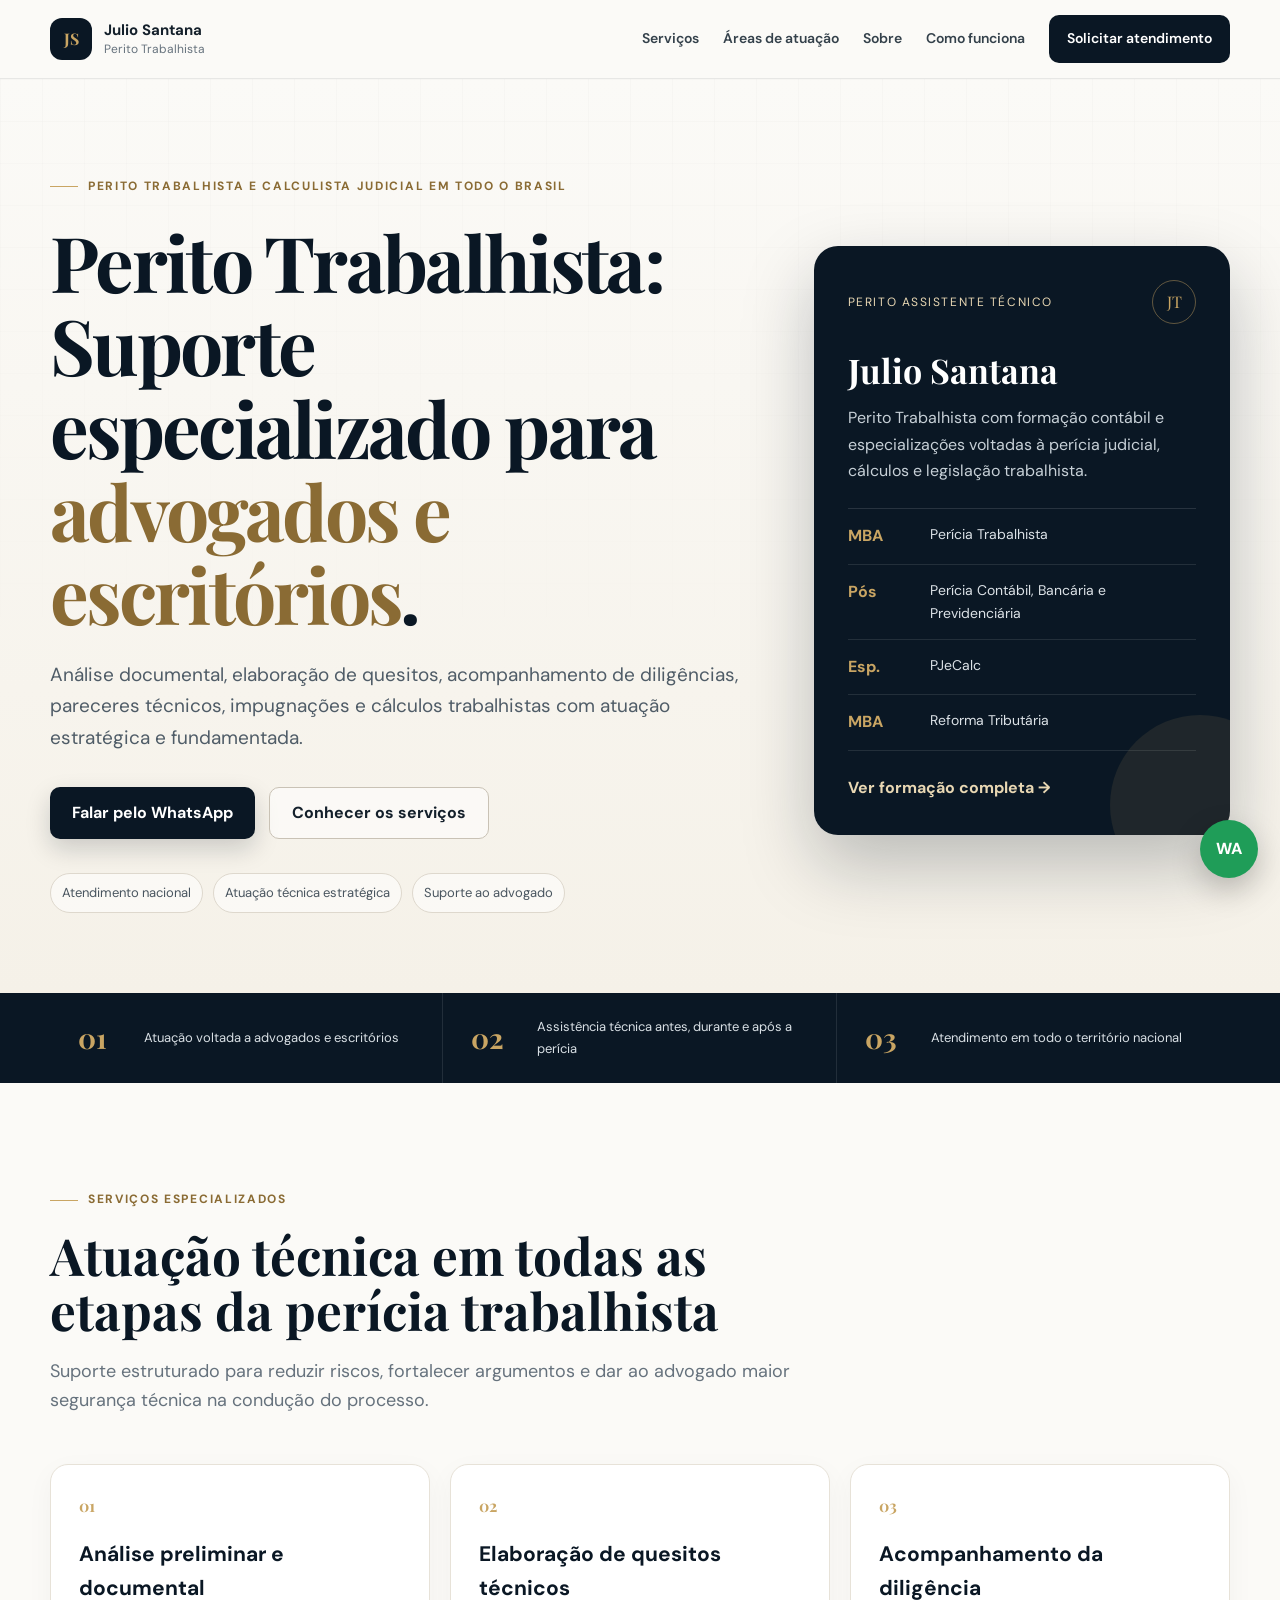
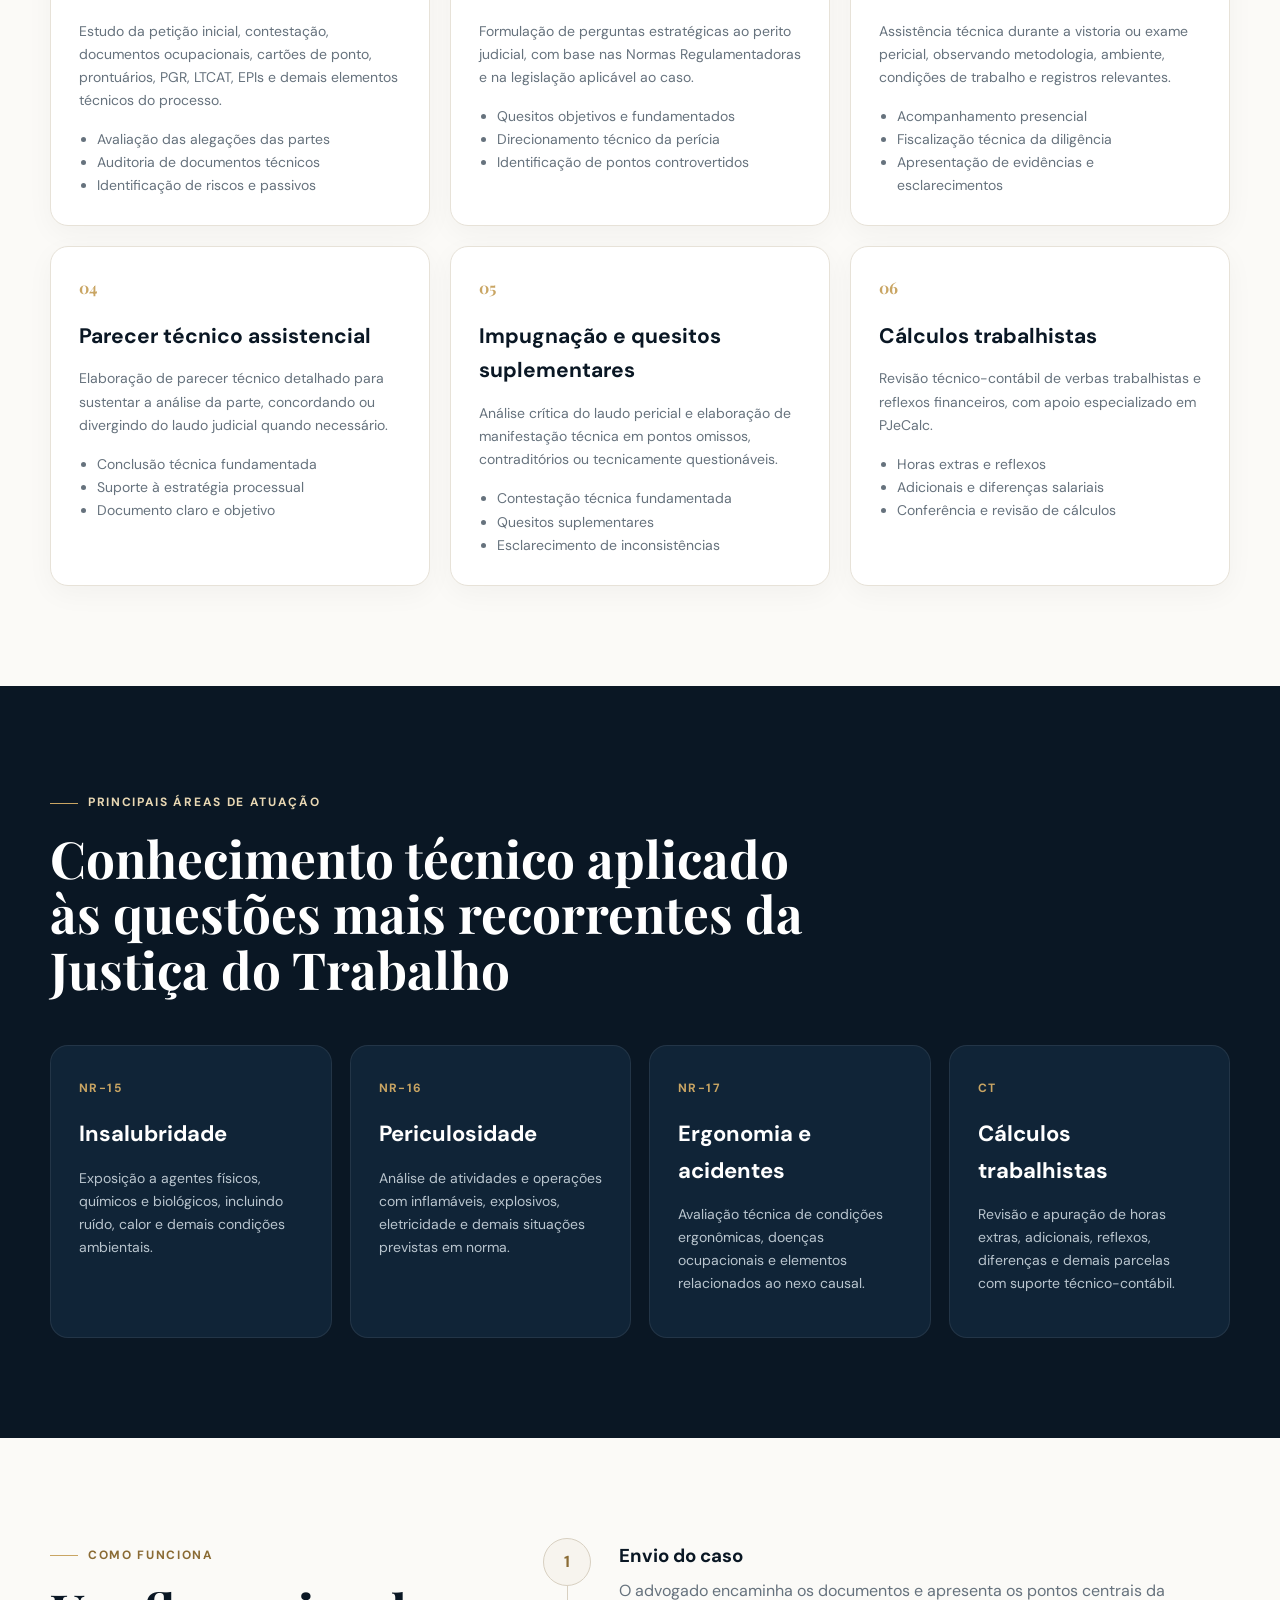
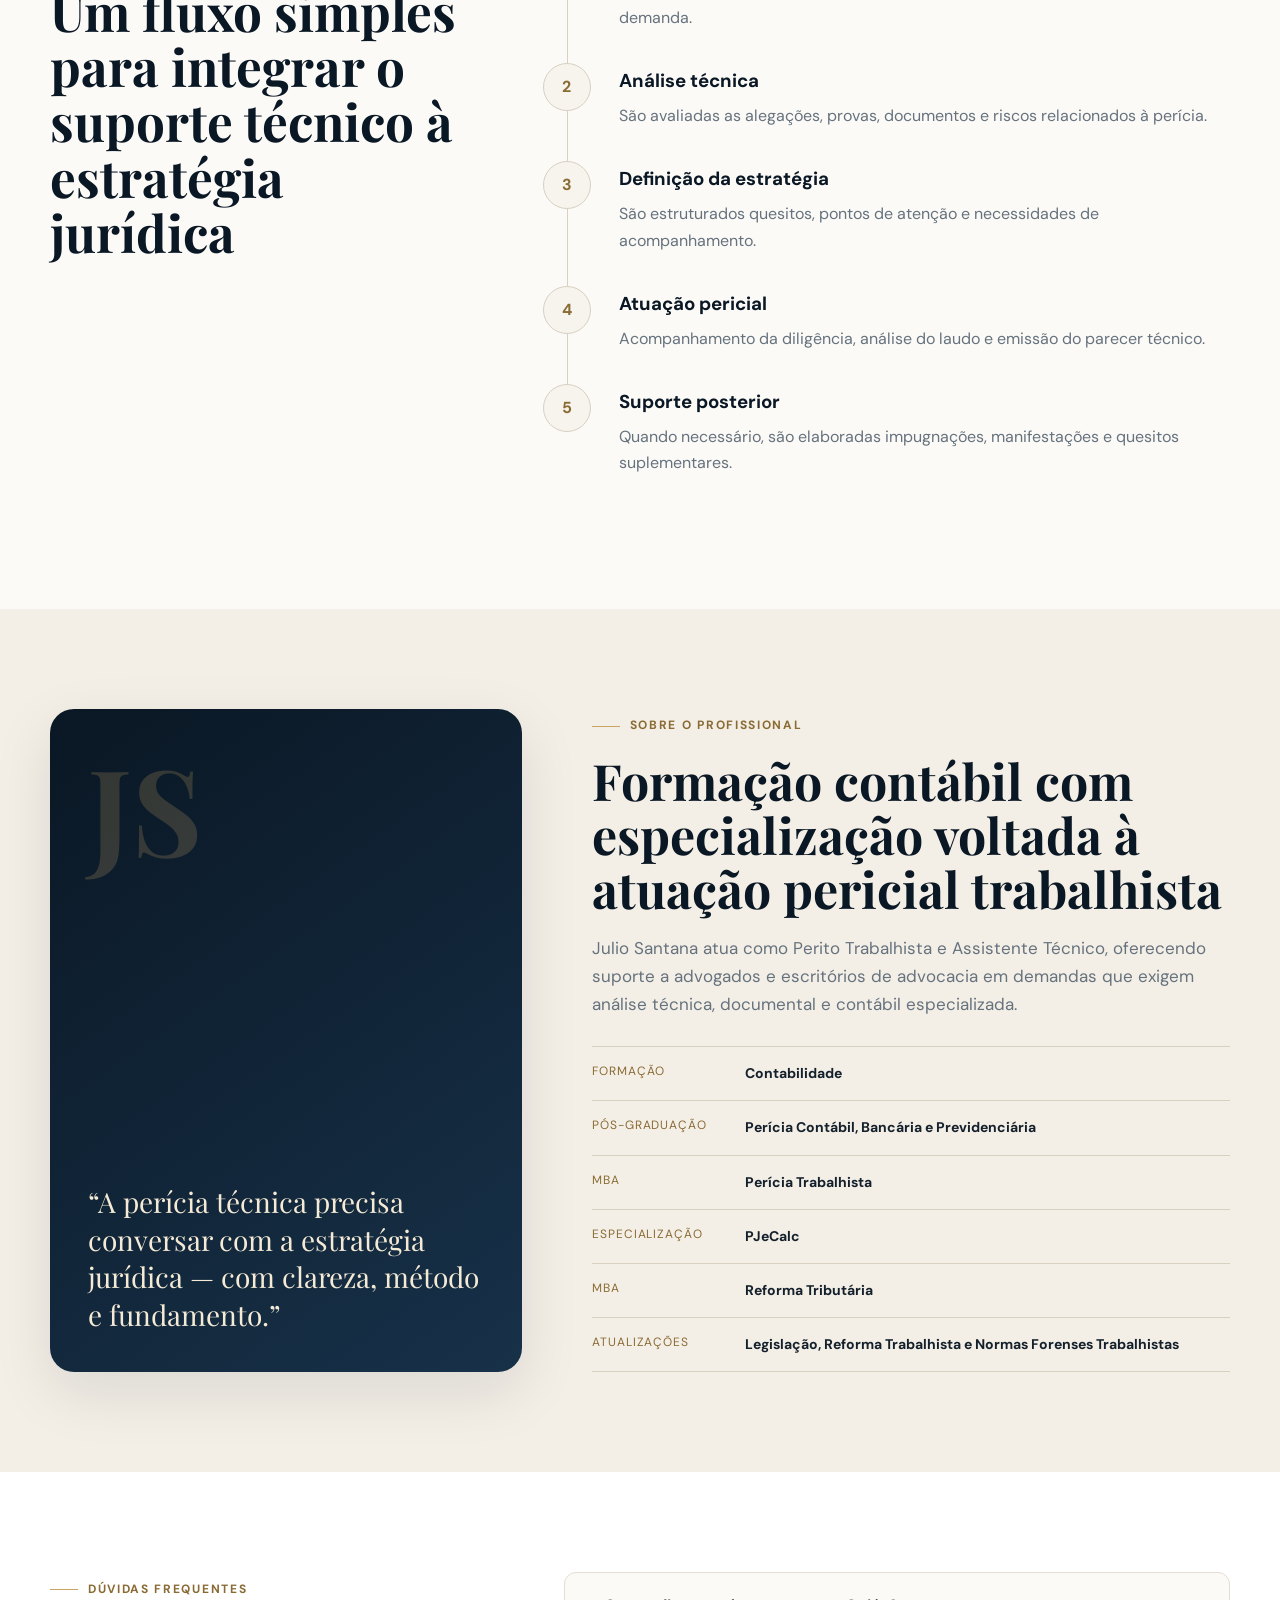
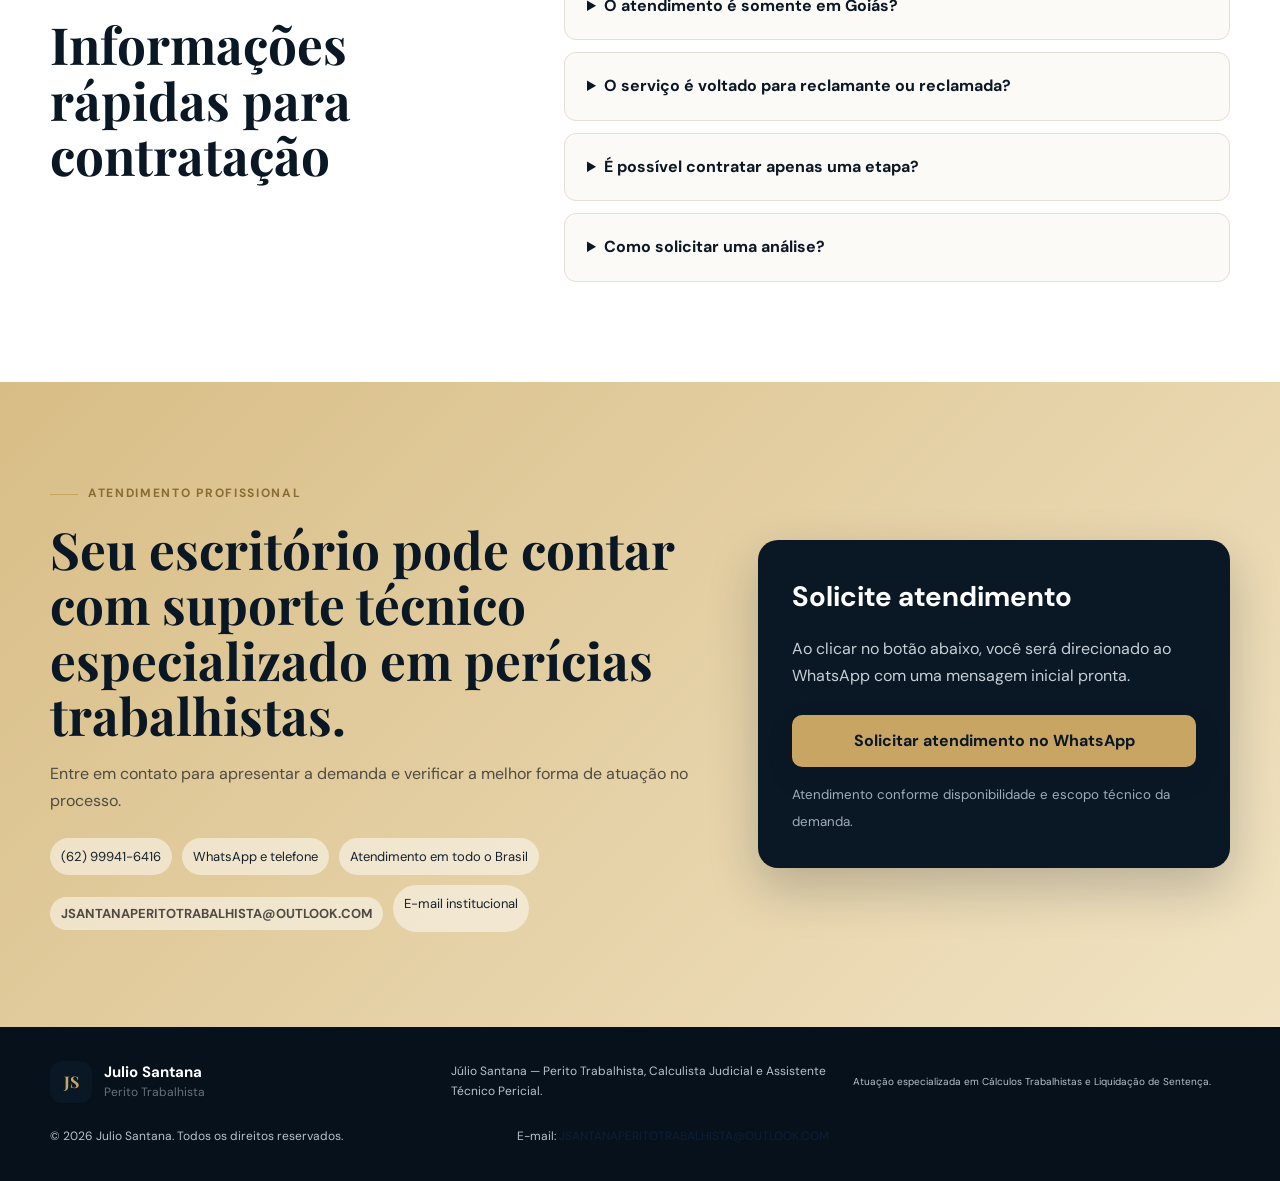
==== commit 9617ceb4: "Update index.html" ====
--- a/index.html
+++ b/index.html
@@ -283,6 +283,8 @@
             <a href="tel:+5562999416416">(62) 99941-6416</a>
             <span>WhatsApp e telefone</span>
             <span>Atendimento em todo o Brasil</span>
+            <p style="margin-top: 15px; margin-bottom: 5px;"><a href="mailto:JSANTANAPERITOTRABALHISTA@OUTLOOK.COM" style="color: inherit; text-decoration: none; font-weight: bold;">JSANTANAPERITOTRABALHISTA@OUTLOOK.COM</a></p>
+            <span>E-mail institucional</span>                             
           </div>
         </div>
         <div class="contact-card reveal delay-1">
@@ -304,6 +306,7 @@
       <p>Júlio Santana — Perito Trabalhista, Calculista Judicial e Assistente Técnico Pericial.</p>
         <p><small>Atuação especializada em Cálculos Trabalhistas e Liquidação de Sentença.</small></p>
       <p>© <span id="year"></span> Julio Santana. Todos os direitos reservados.</p>
+        <p>E-mail: <a href="mailto:JSANTANAPERITOTRABALHISTA@OUTLOOK.COM" style="color: #0b1f3a; text-decoration: none;">JSANTANAPERITOTRABALHISTA@OUTLOOK.COM</a></p>
     </div>
   </footer>
 
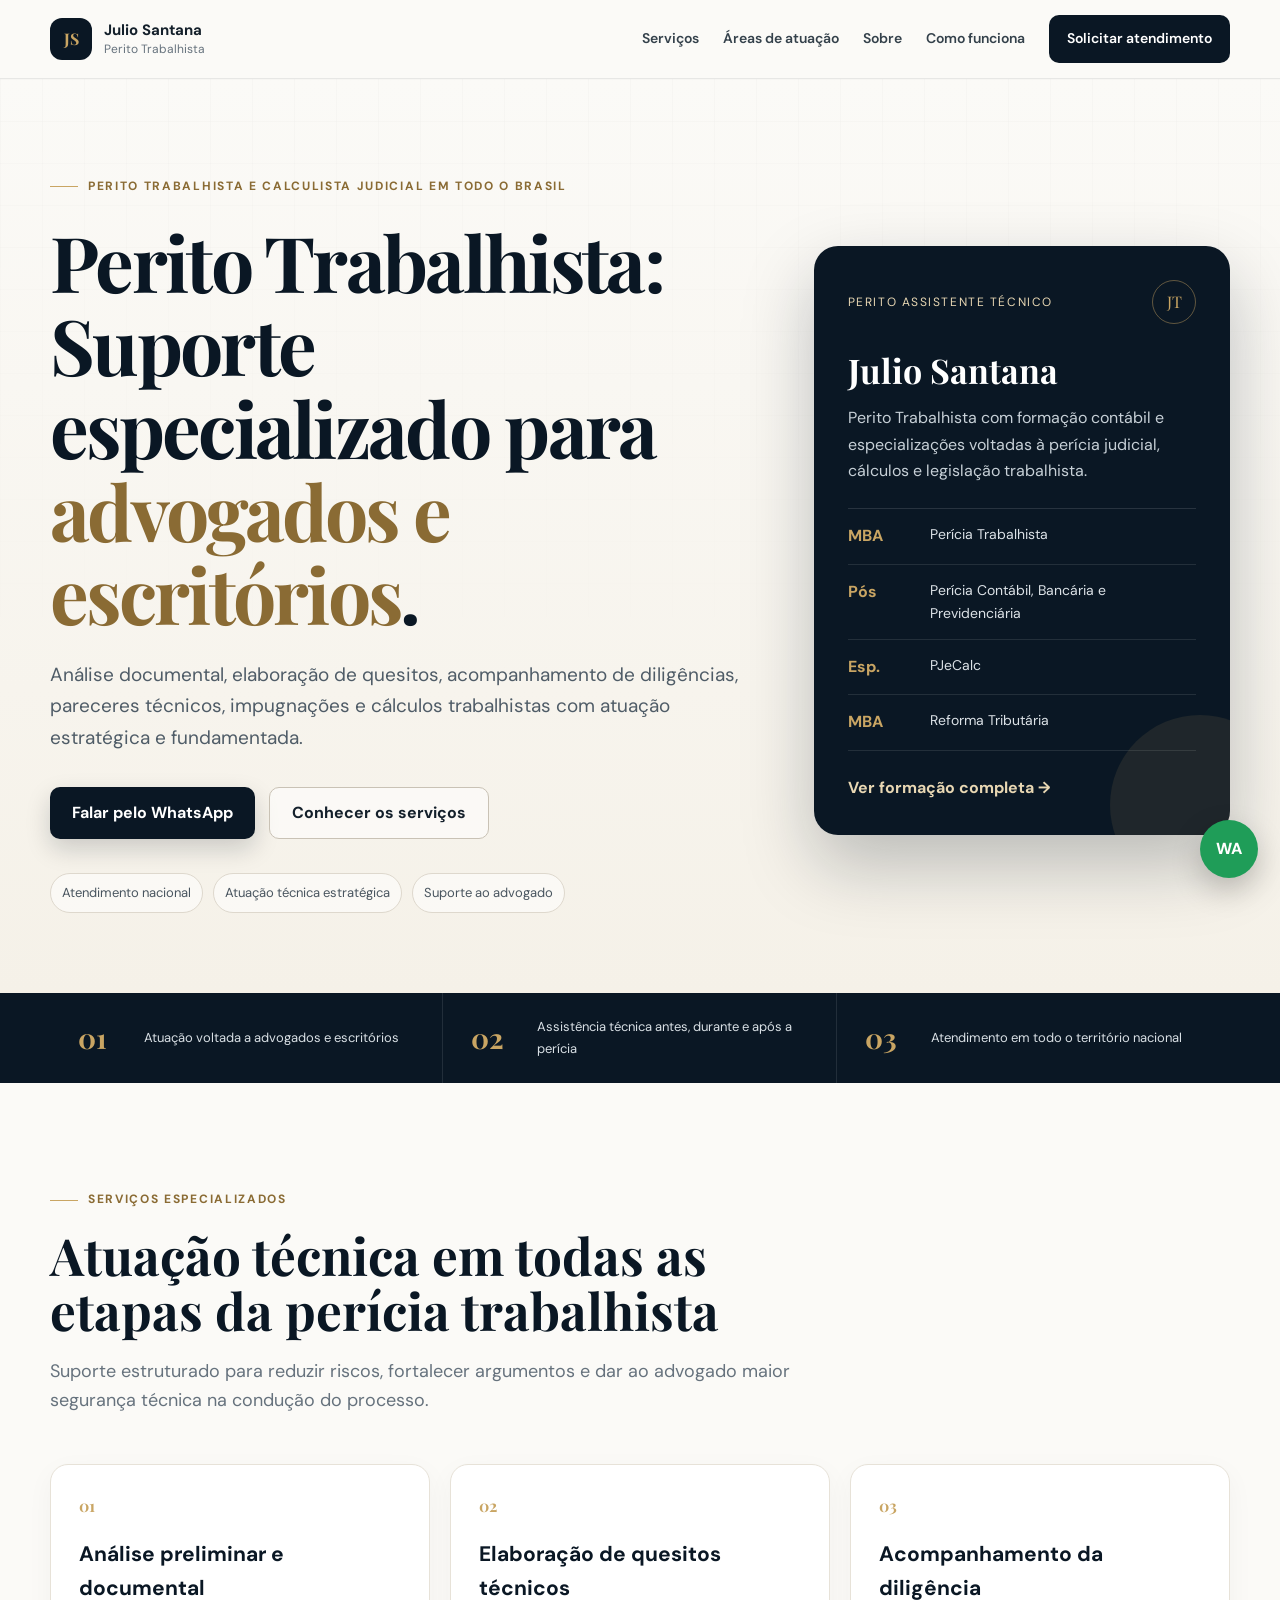
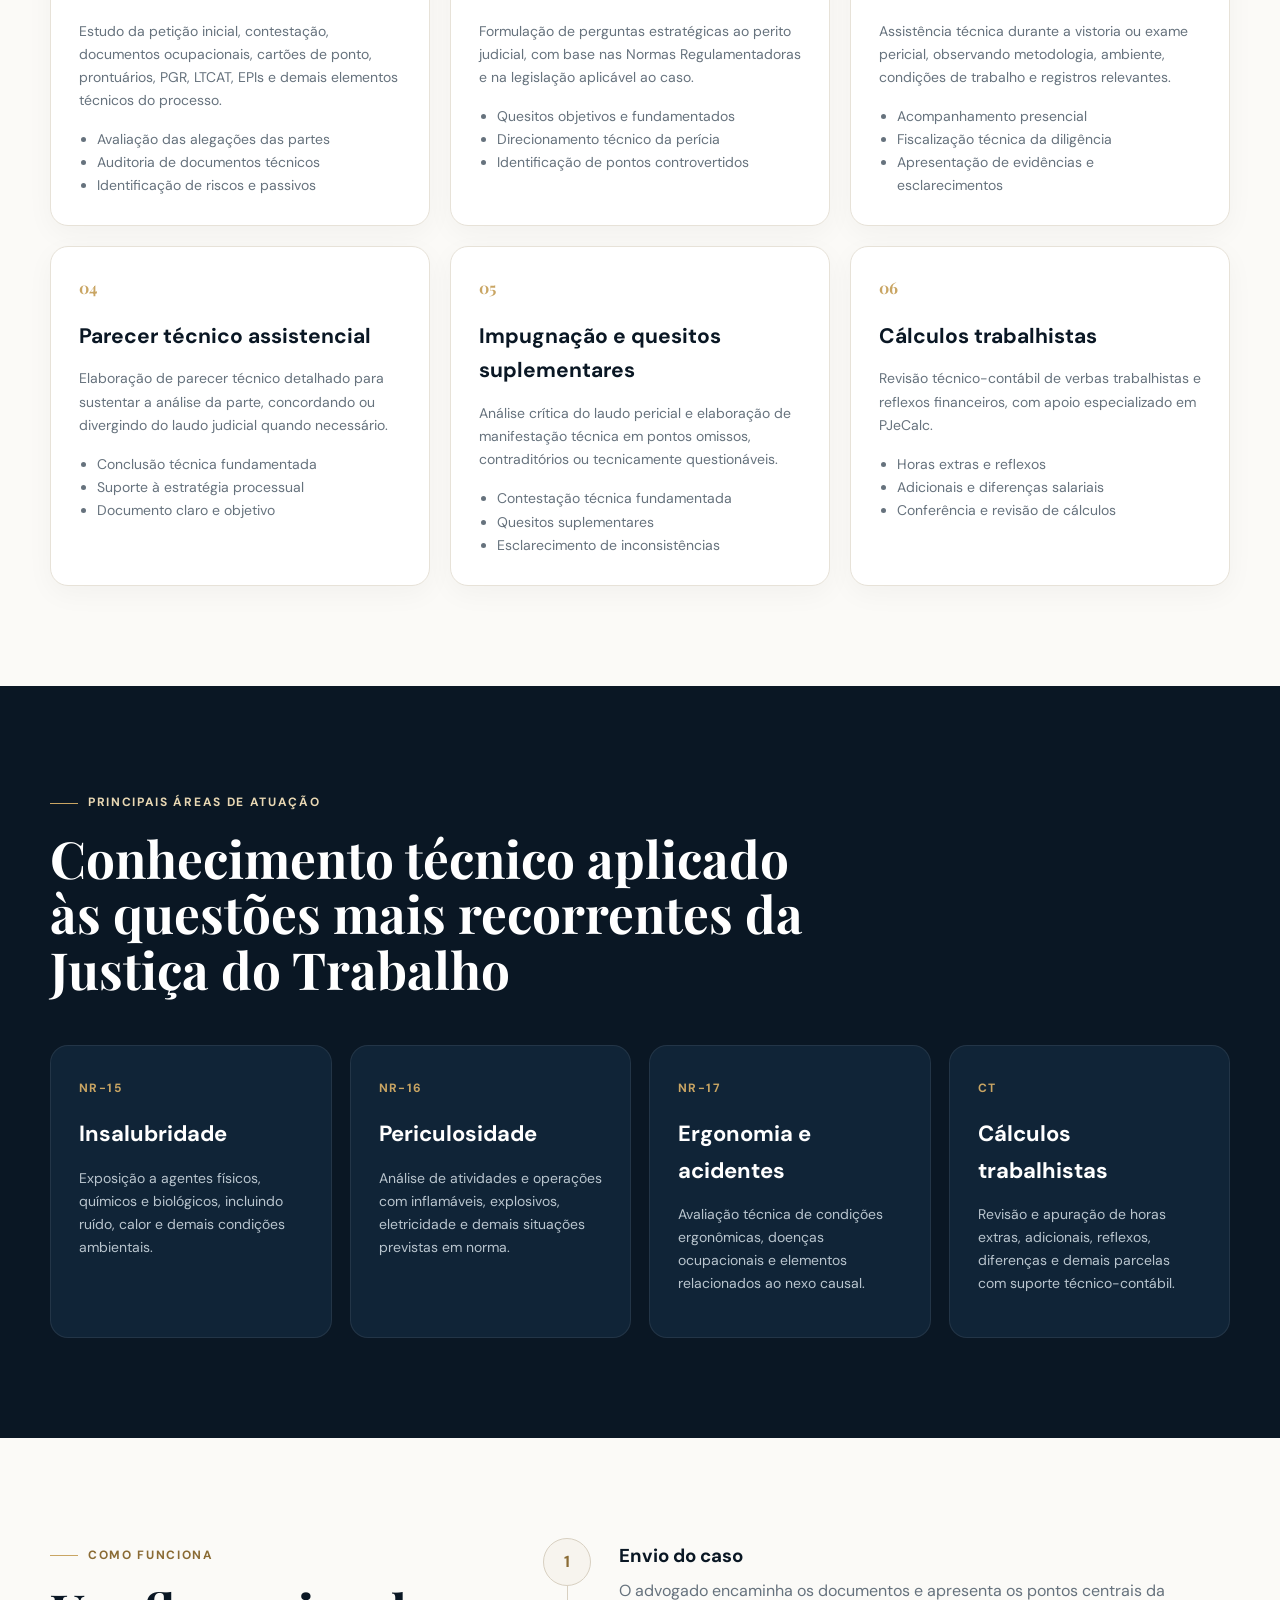
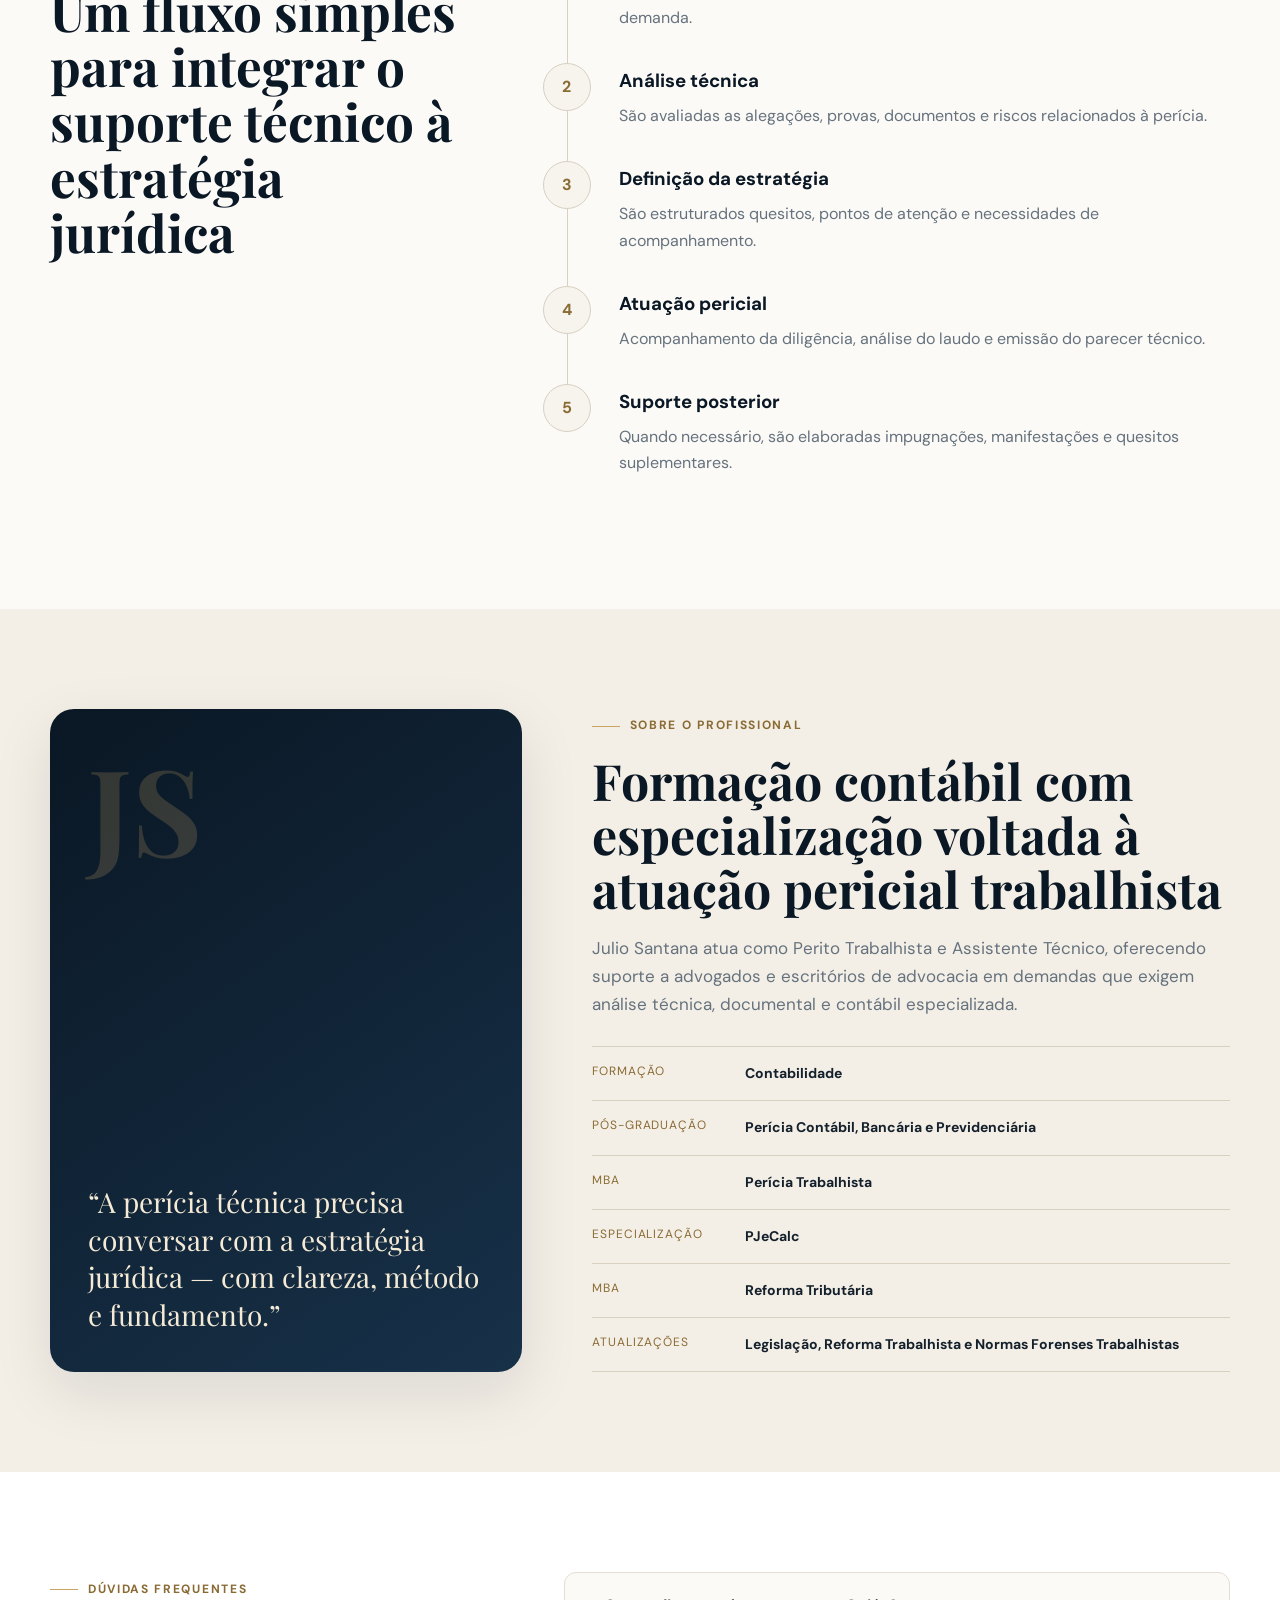
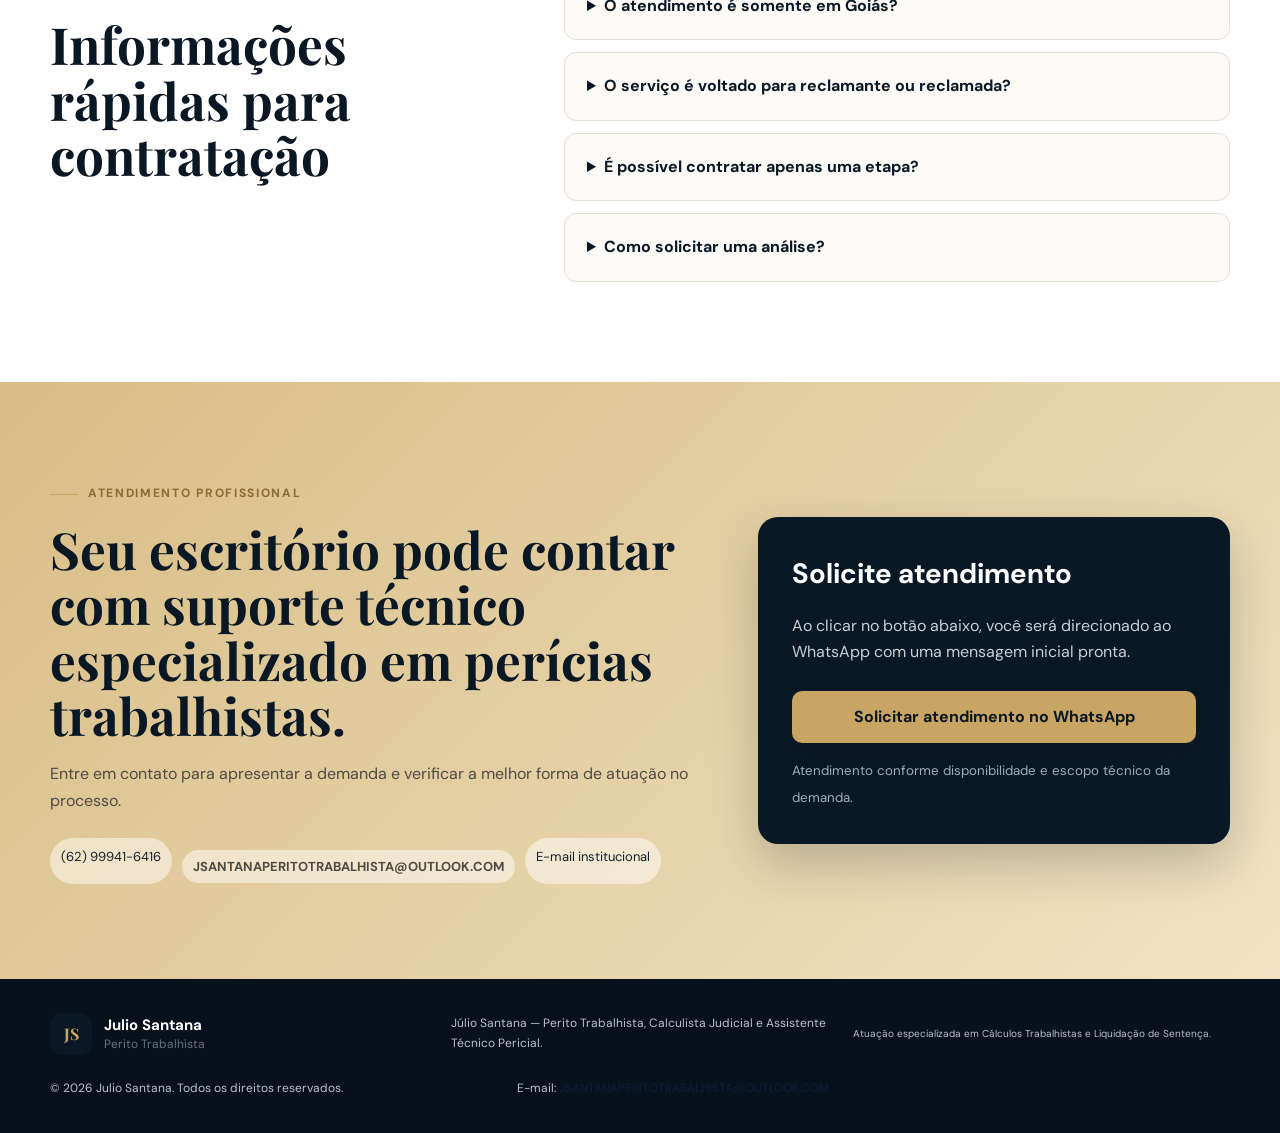
==== commit 5a927a23: "Update index.html" ====
--- a/index.html
+++ b/index.html
@@ -281,8 +281,6 @@
           <p>Entre em contato para apresentar a demanda e verificar a melhor forma de atuação no processo.</p>
           <div class="contact-data">
             <a href="tel:+5562999416416">(62) 99941-6416</a>
-            <span>WhatsApp e telefone</span>
-            <span>Atendimento em todo o Brasil</span>
             <p style="margin-top: 15px; margin-bottom: 5px;"><a href="mailto:JSANTANAPERITOTRABALHISTA@OUTLOOK.COM" style="color: inherit; text-decoration: none; font-weight: bold;">JSANTANAPERITOTRABALHISTA@OUTLOOK.COM</a></p>
             <span>E-mail institucional</span>                             
           </div>
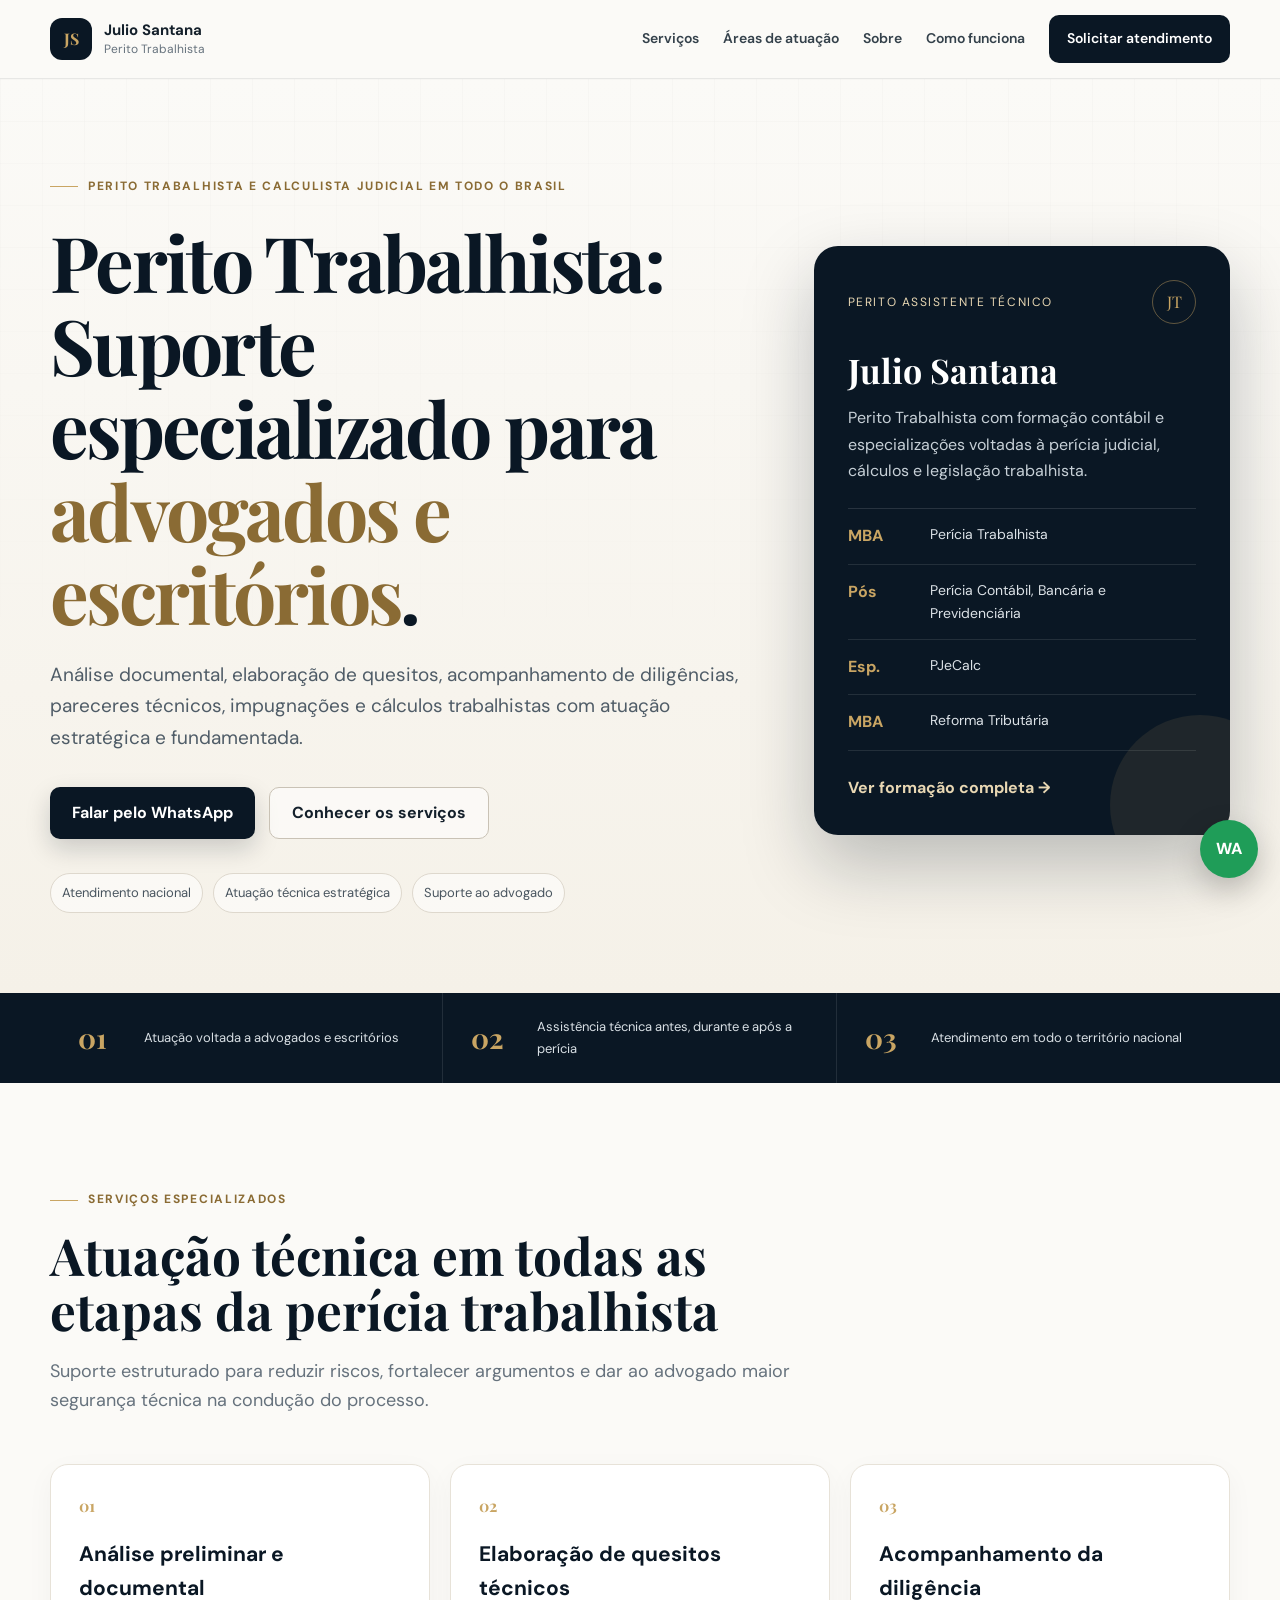
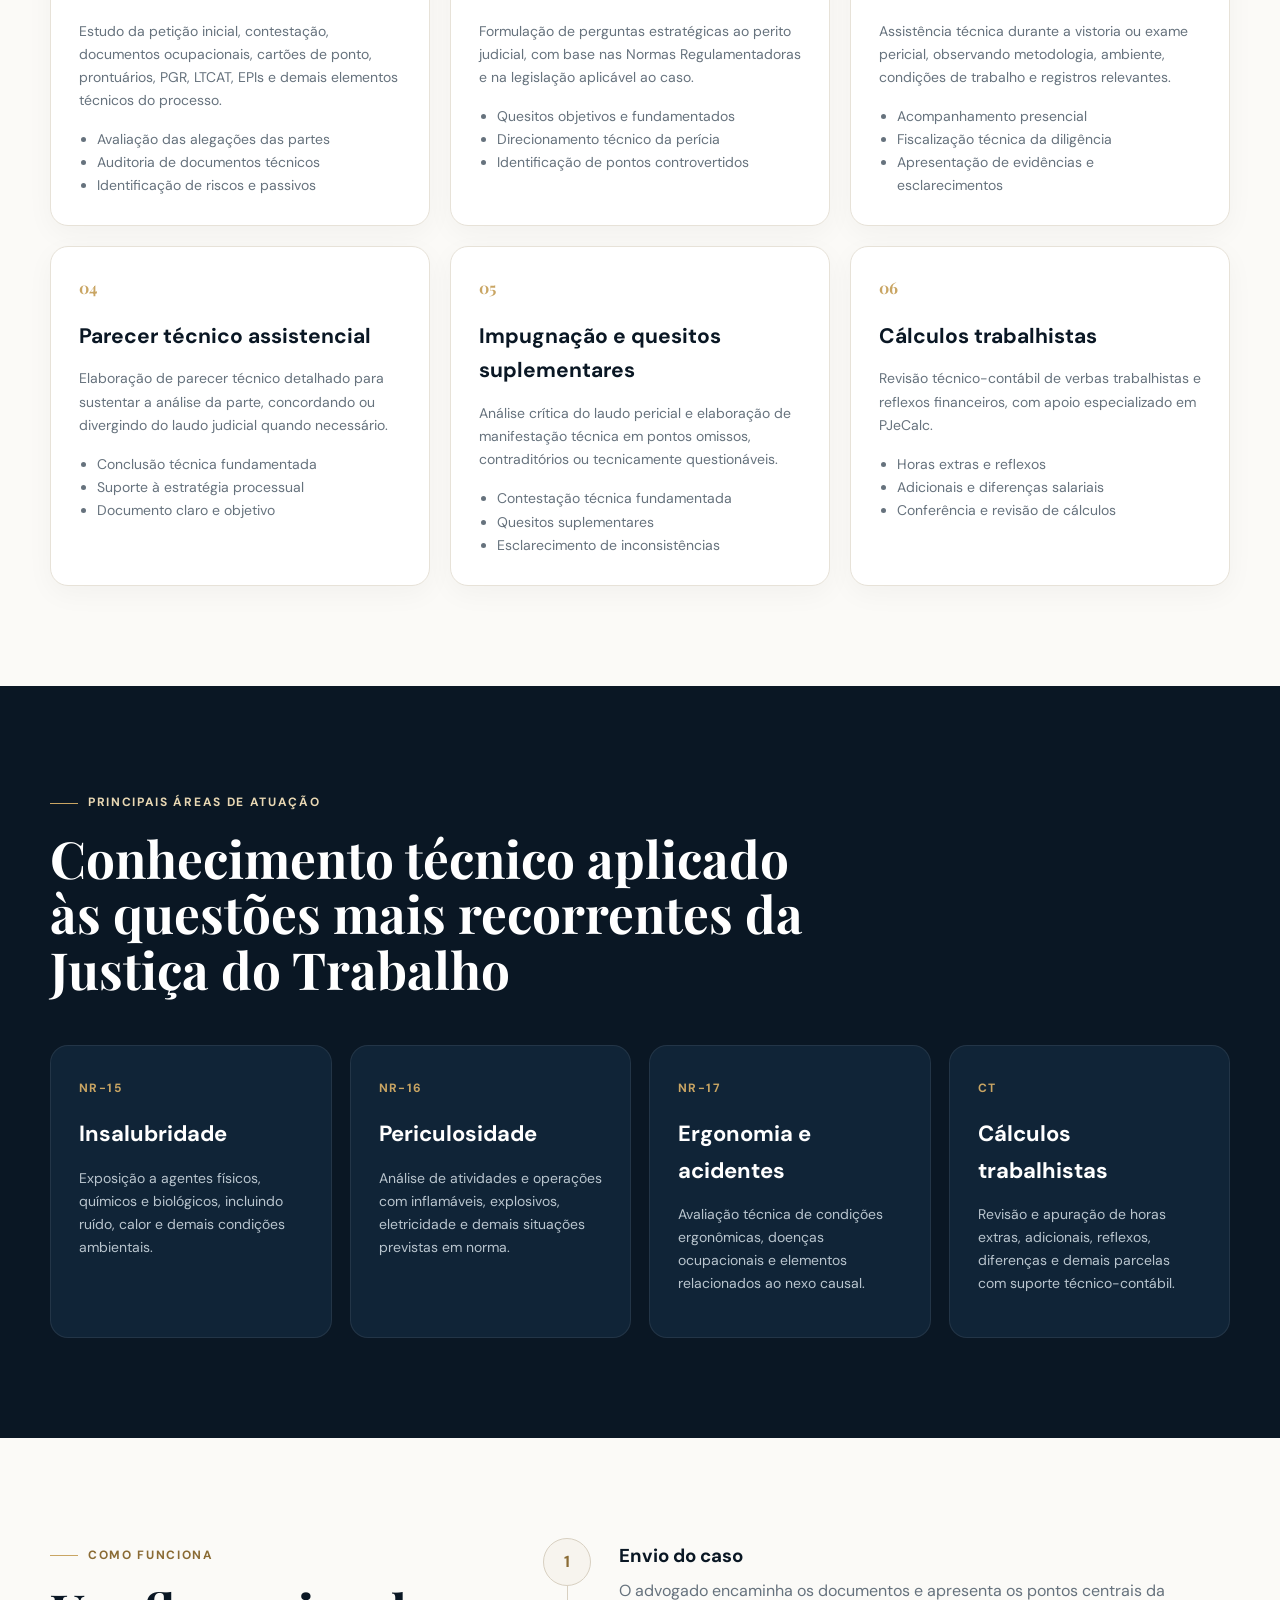
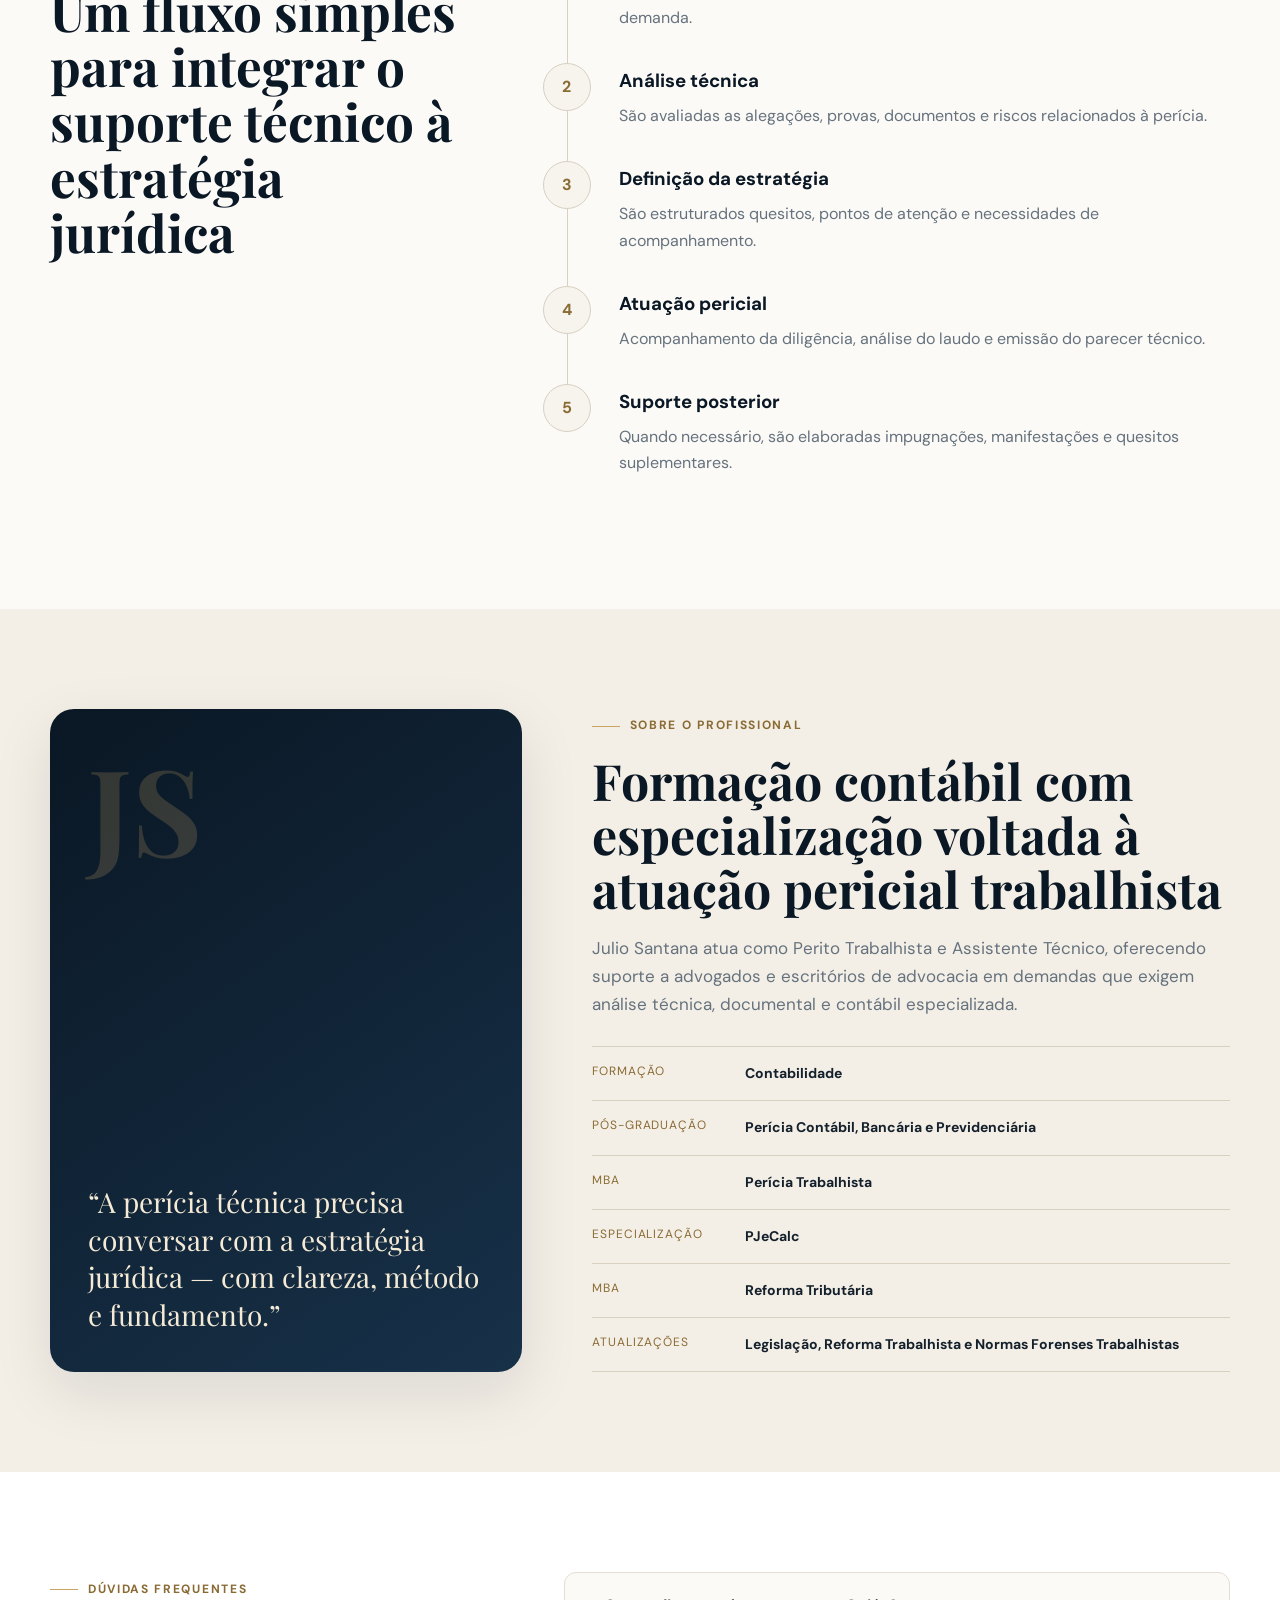
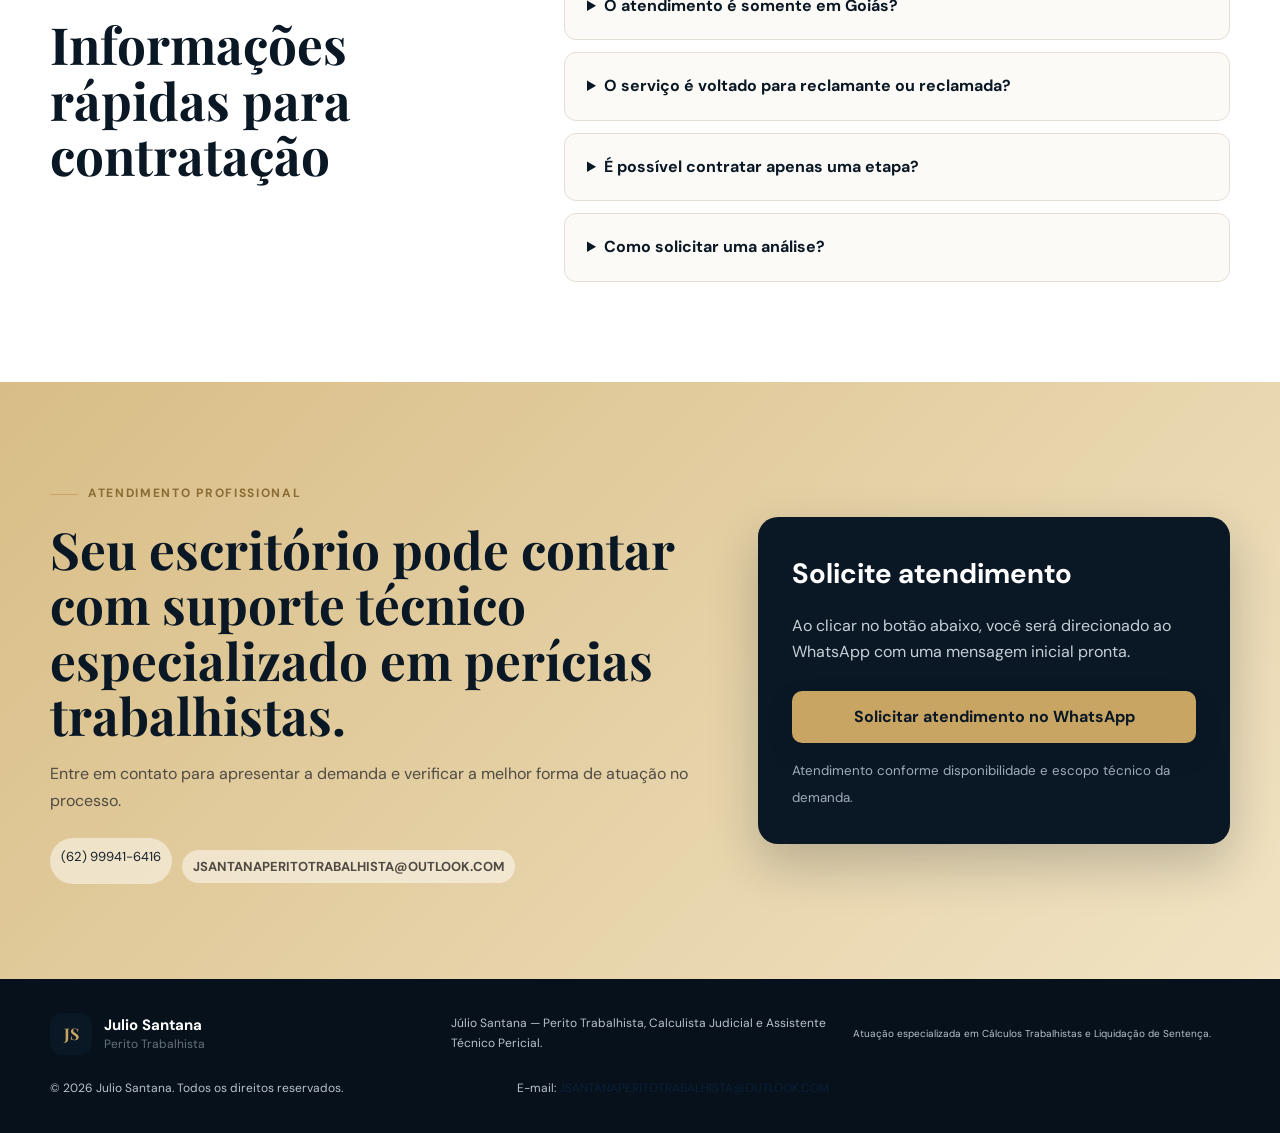
==== commit e6c776a4: "Update index.html" ====
--- a/index.html
+++ b/index.html
@@ -281,8 +281,7 @@
           <p>Entre em contato para apresentar a demanda e verificar a melhor forma de atuação no processo.</p>
           <div class="contact-data">
             <a href="tel:+5562999416416">(62) 99941-6416</a>
-            <p style="margin-top: 15px; margin-bottom: 5px;"><a href="mailto:JSANTANAPERITOTRABALHISTA@OUTLOOK.COM" style="color: inherit; text-decoration: none; font-weight: bold;">JSANTANAPERITOTRABALHISTA@OUTLOOK.COM</a></p>
-            <span>E-mail institucional</span>                             
+            <p style="margin-top: 15px; margin-bottom: 5px;"><a href="mailto:JSANTANAPERITOTRABALHISTA@OUTLOOK.COM" style="color: inherit; text-decoration: none; font-weight: bold;">JSANTANAPERITOTRABALHISTA@OUTLOOK.COM</a></p>                            
           </div>
         </div>
         <div class="contact-card reveal delay-1">
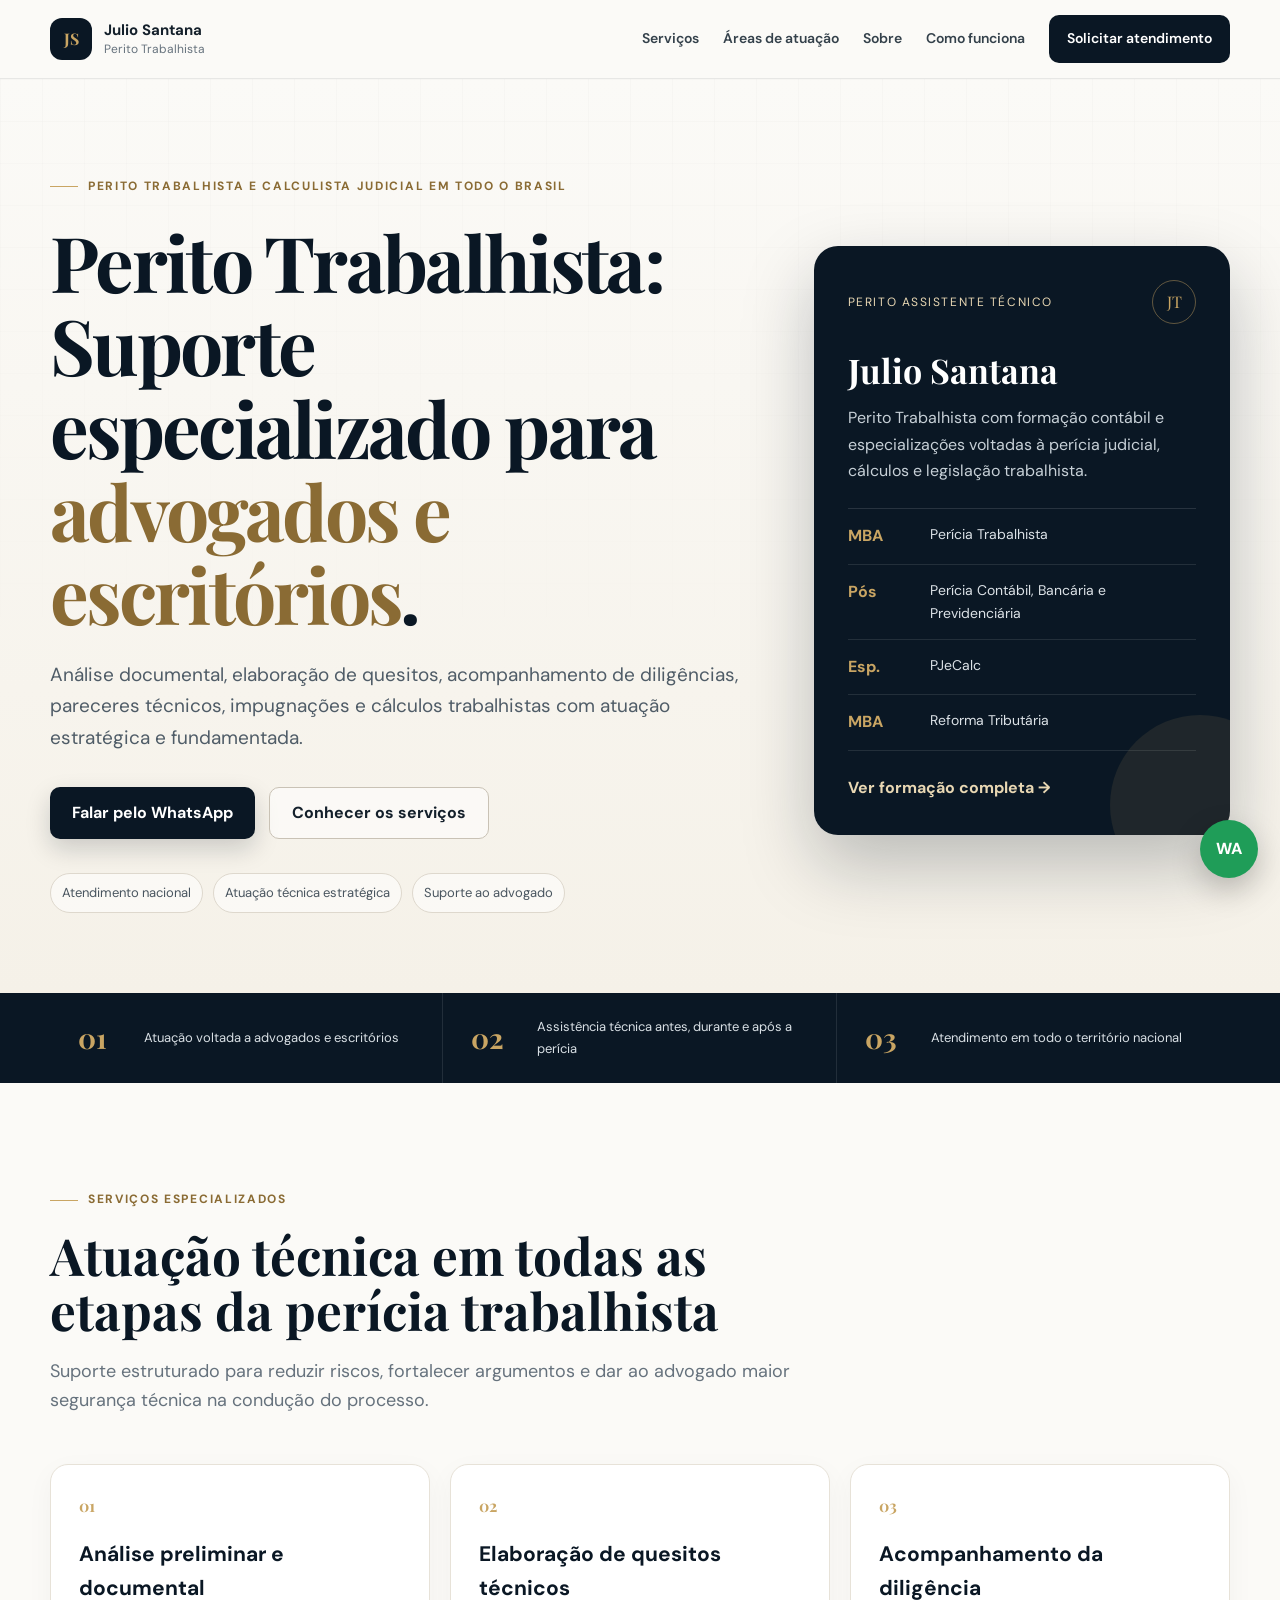
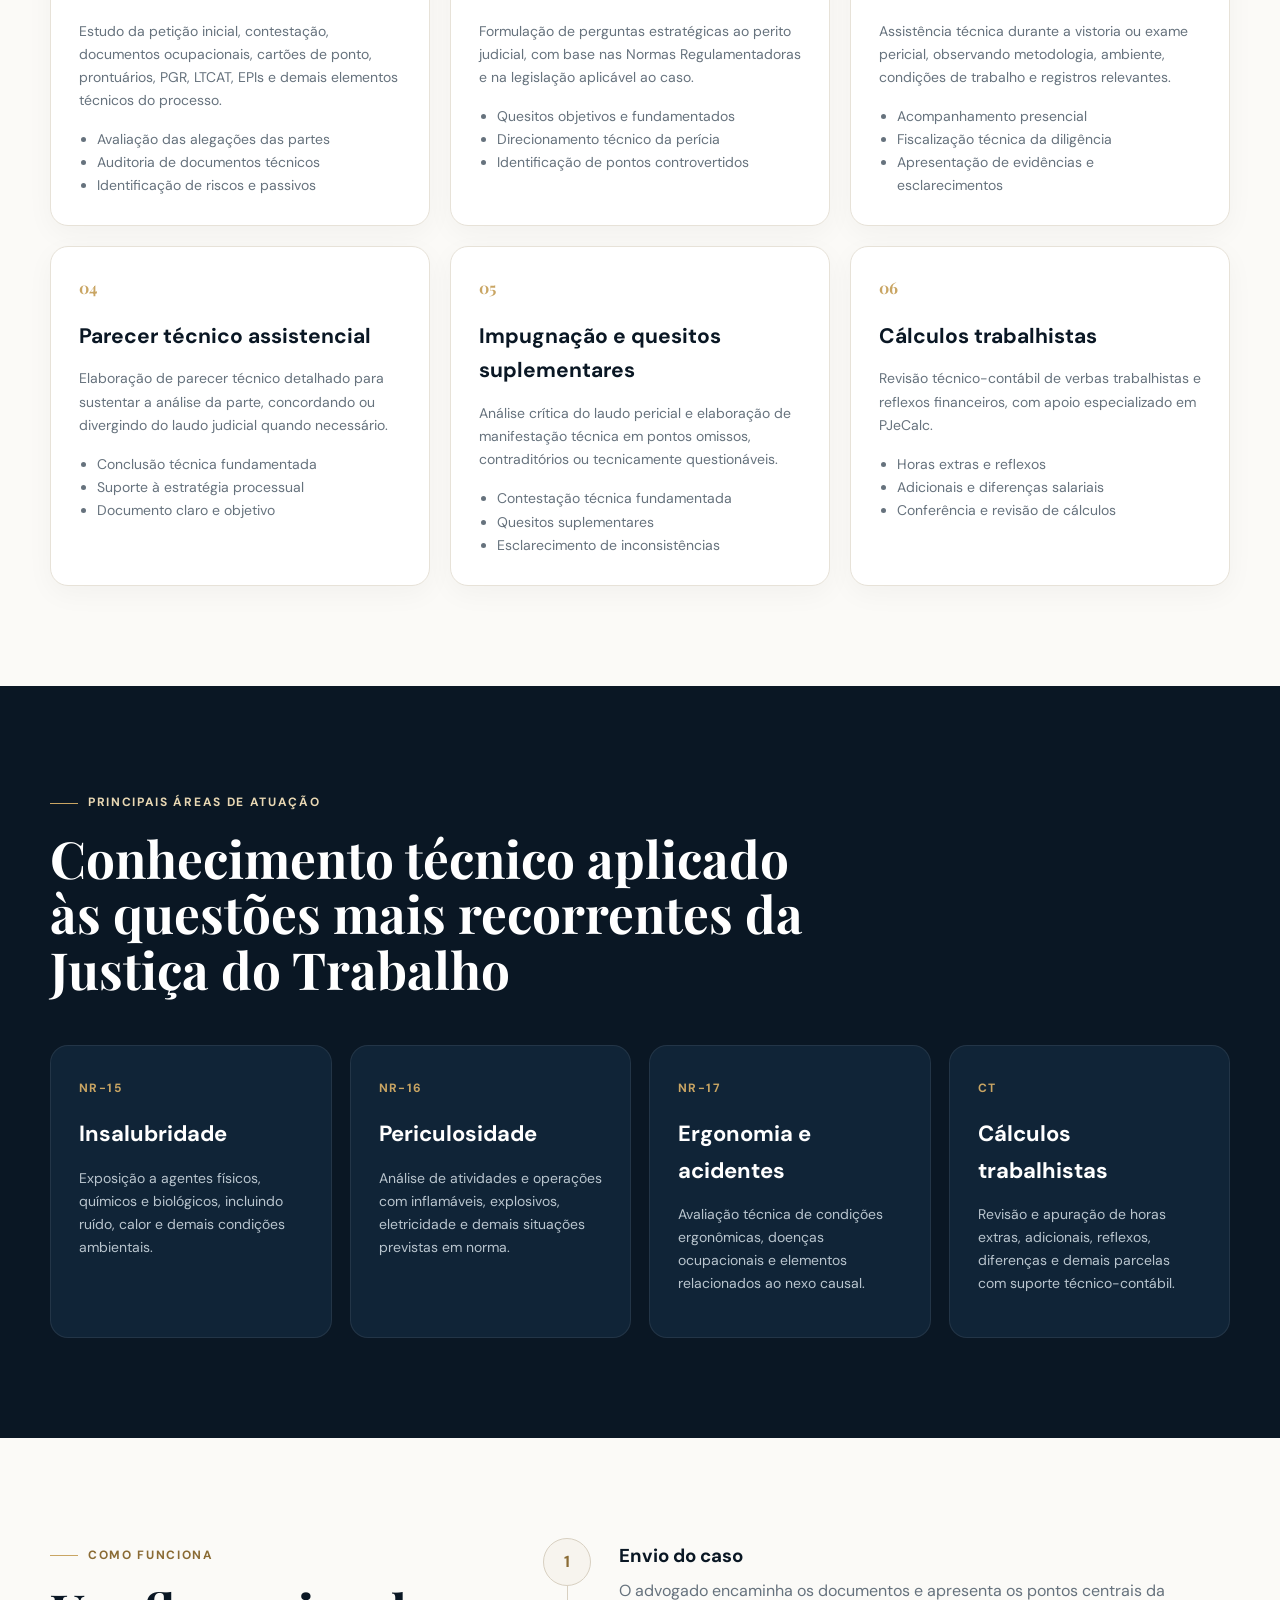
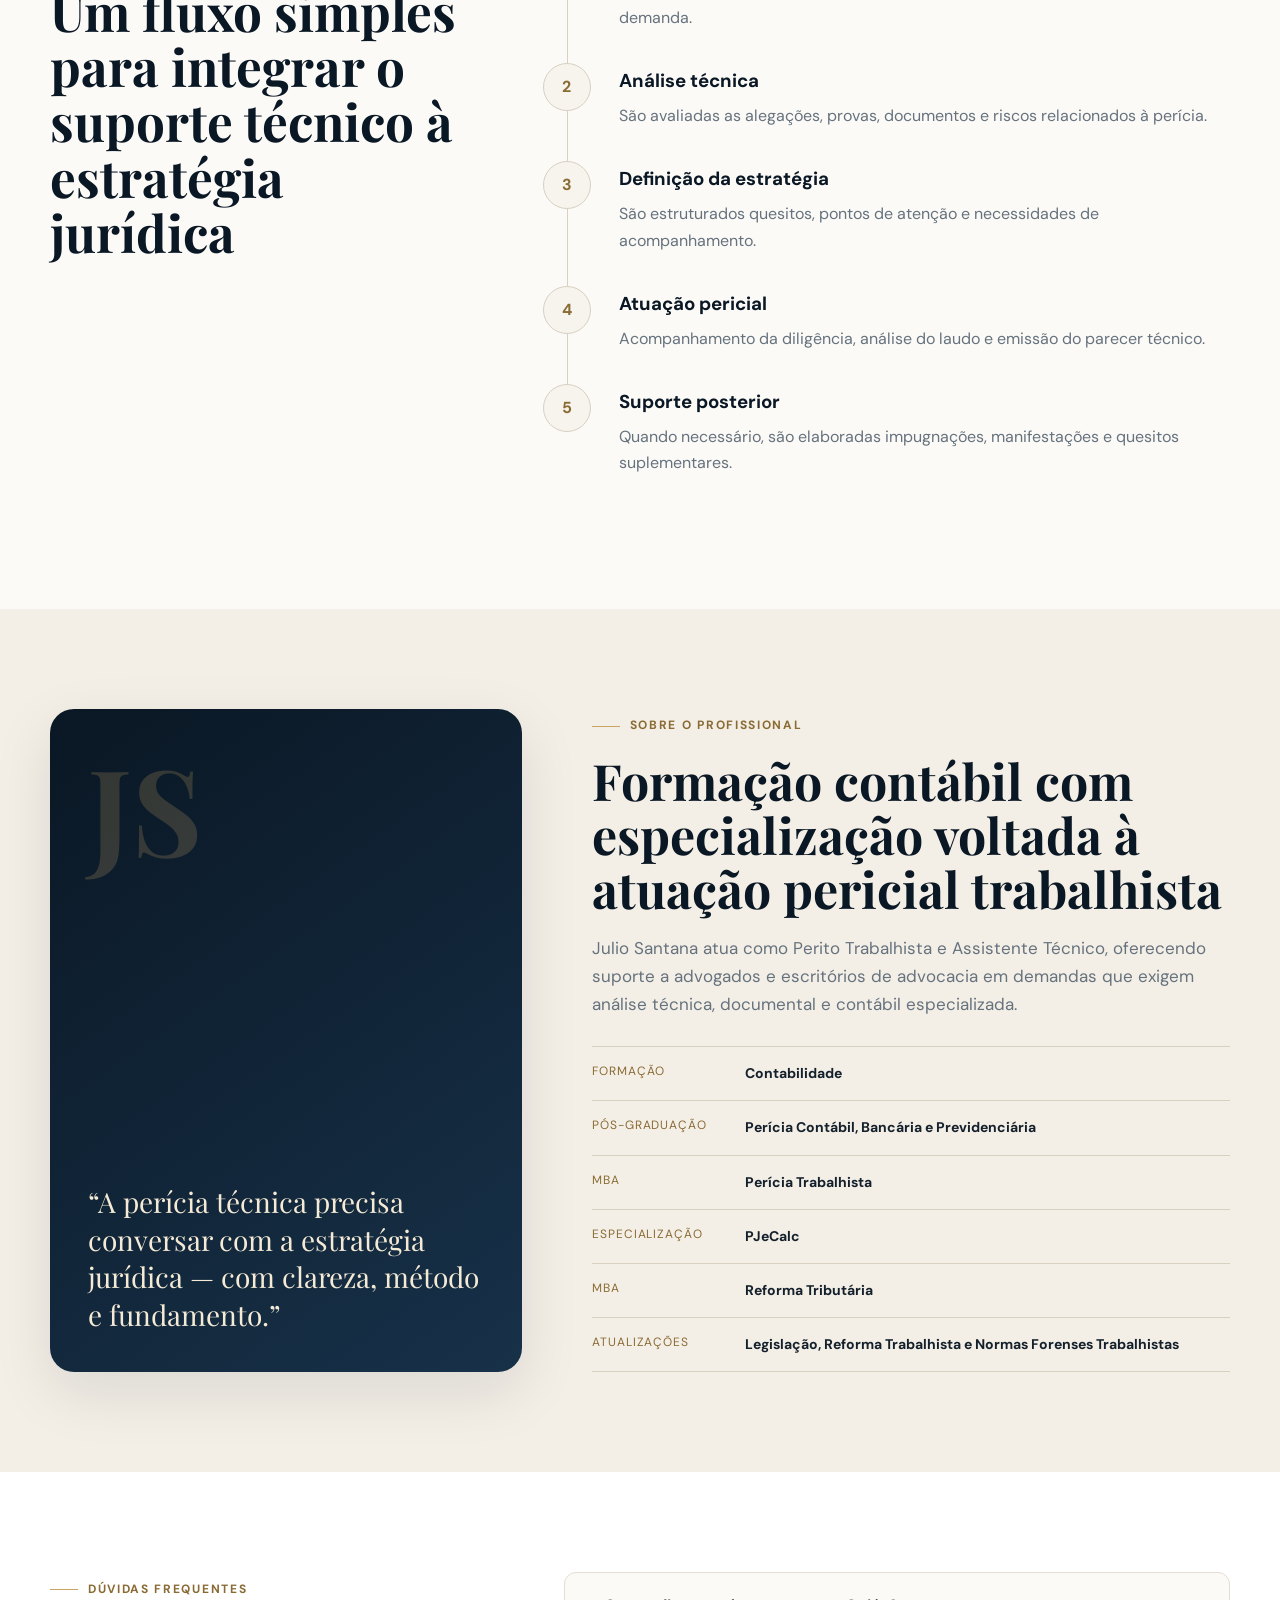
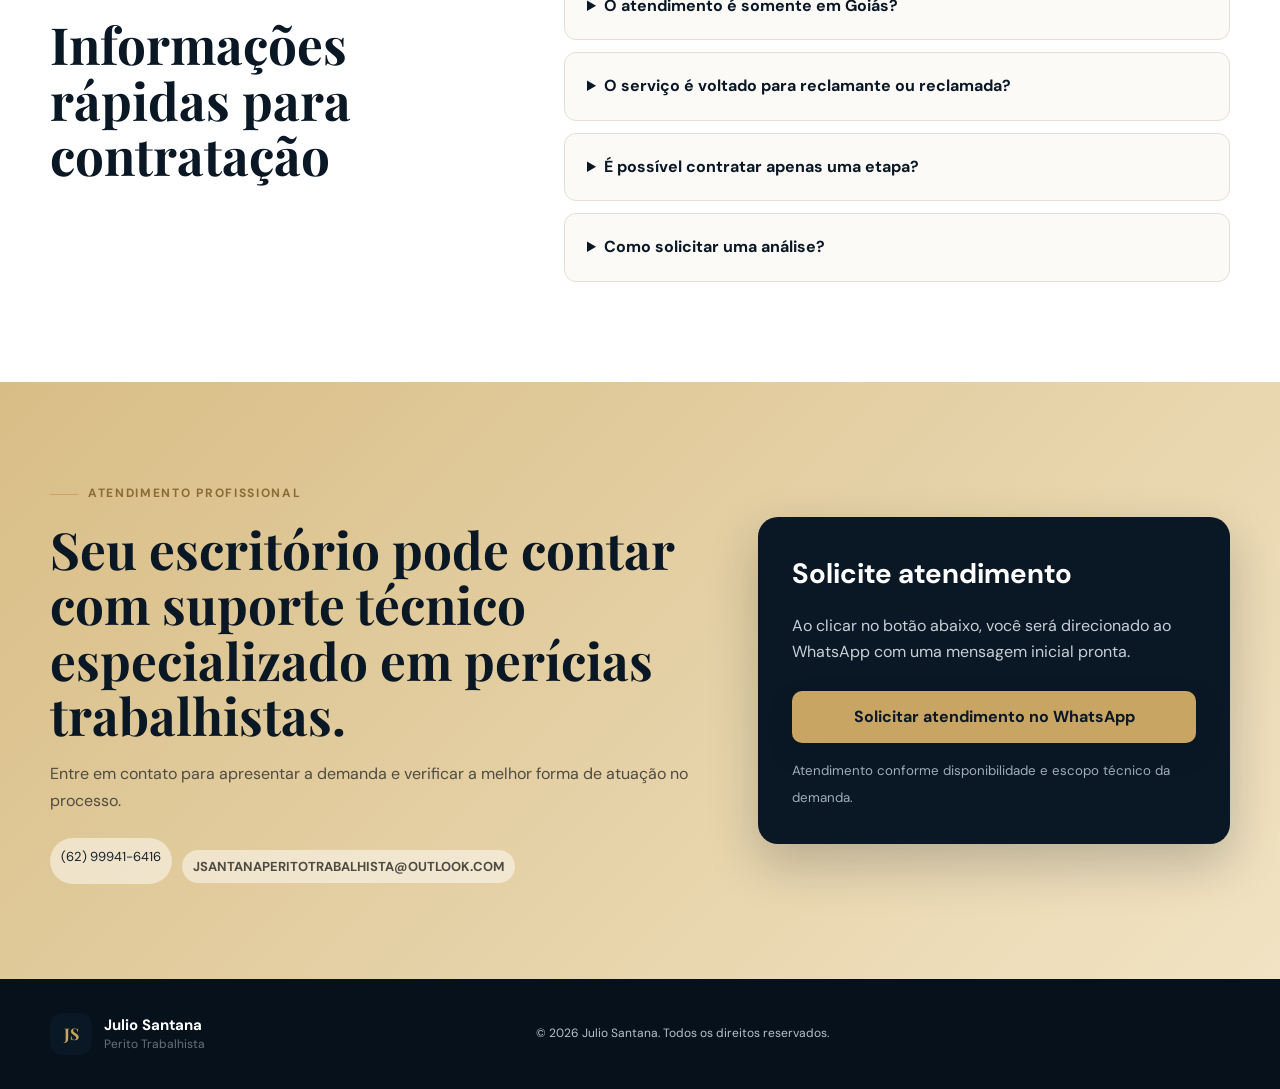
==== commit e610058f: "Update index.html" ====
--- a/index.html
+++ b/index.html
@@ -300,10 +300,7 @@
         <span class="brand-mark">JS</span>
         <span class="brand-text"><strong>Julio Santana</strong><small>Perito Trabalhista</small></span>
       </div>
-      <p>Júlio Santana — Perito Trabalhista, Calculista Judicial e Assistente Técnico Pericial.</p>
-        <p><small>Atuação especializada em Cálculos Trabalhistas e Liquidação de Sentença.</small></p>
       <p>© <span id="year"></span> Julio Santana. Todos os direitos reservados.</p>
-        <p>E-mail: <a href="mailto:JSANTANAPERITOTRABALHISTA@OUTLOOK.COM" style="color: #0b1f3a; text-decoration: none;">JSANTANAPERITOTRABALHISTA@OUTLOOK.COM</a></p>
     </div>
   </footer>
 
